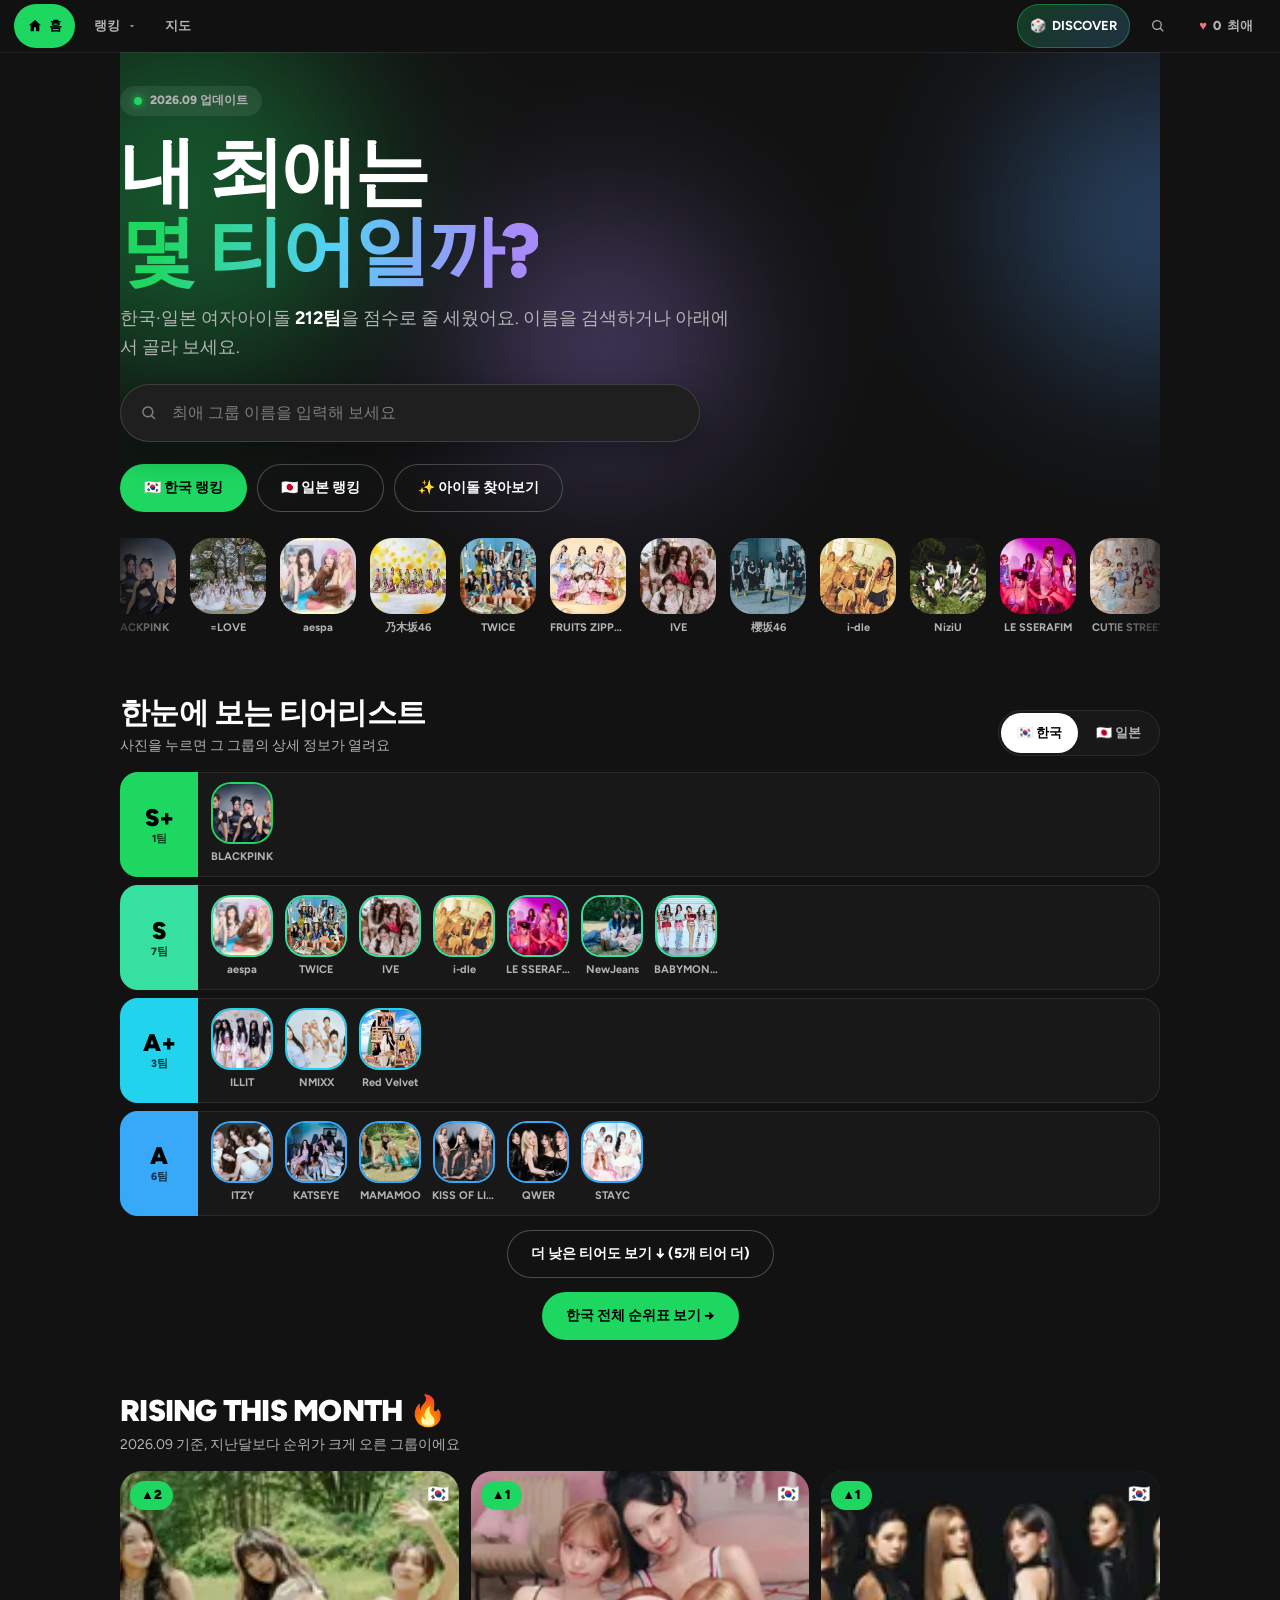
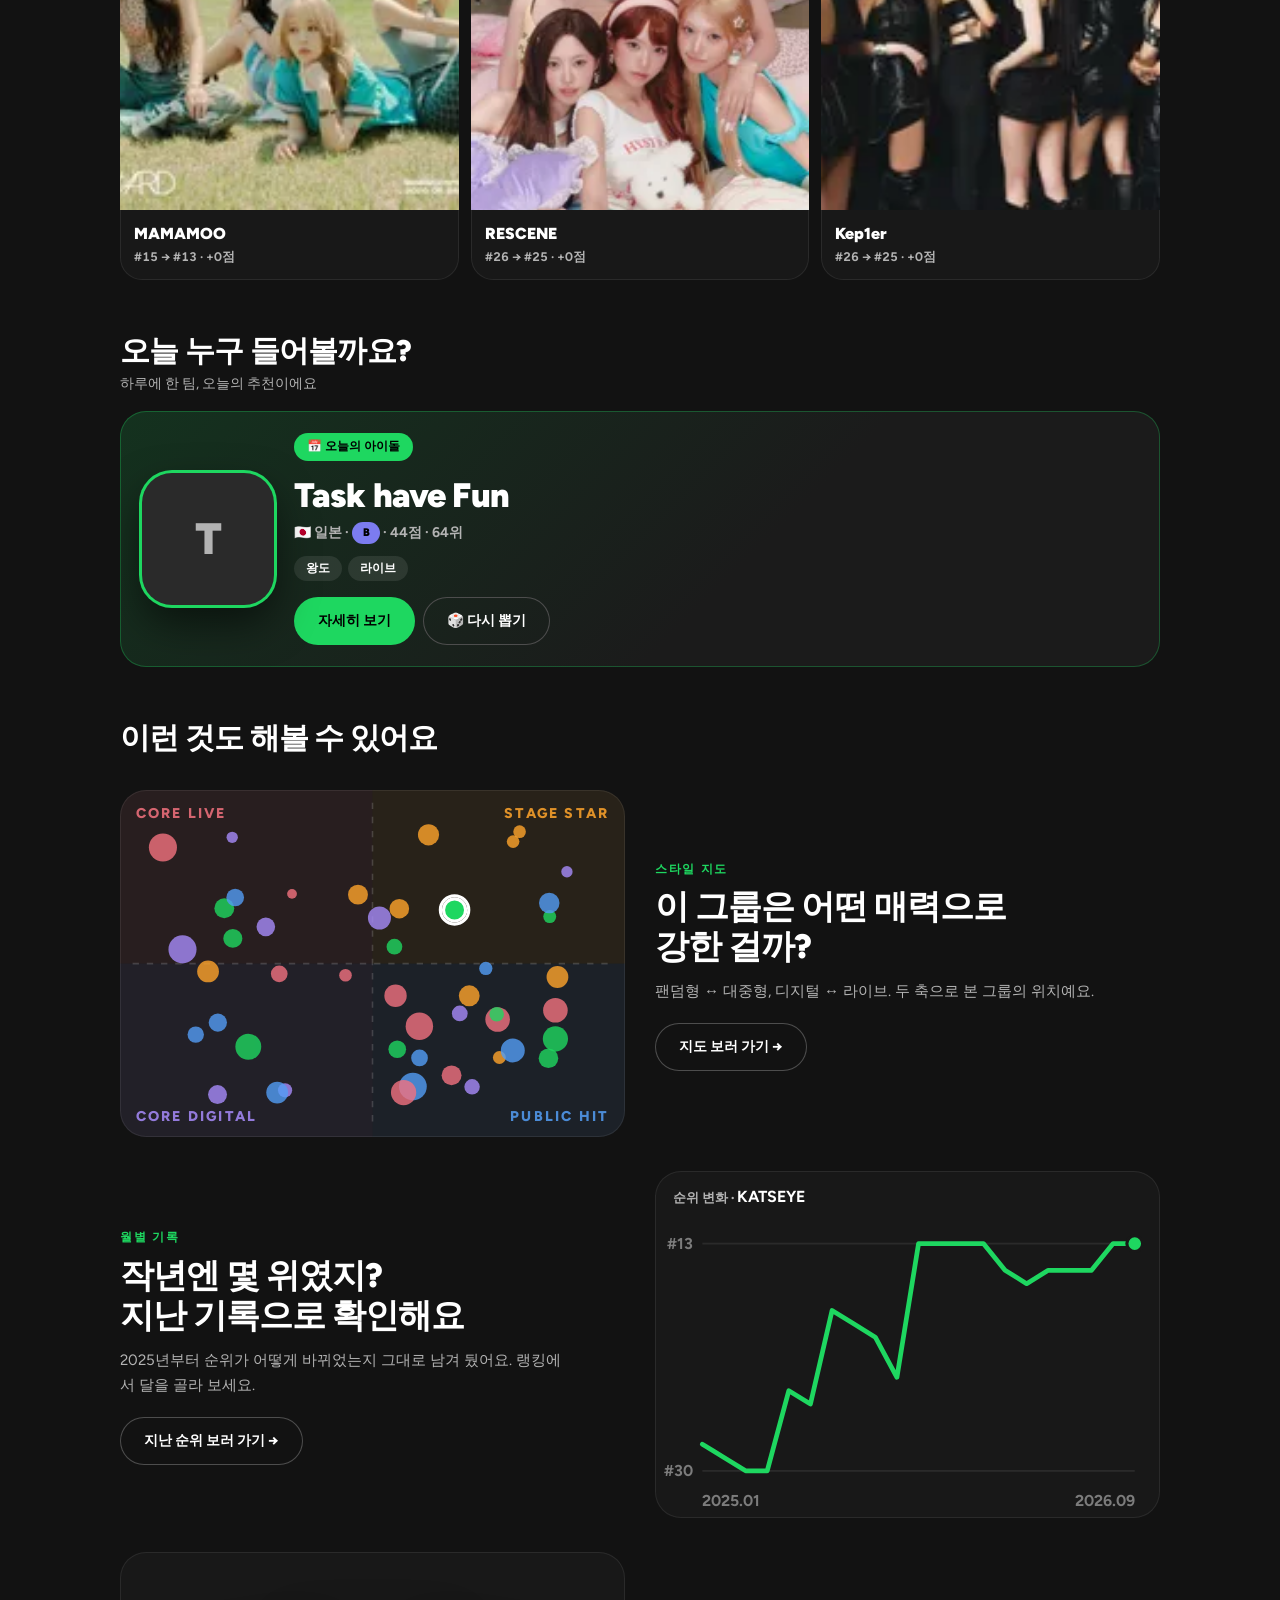
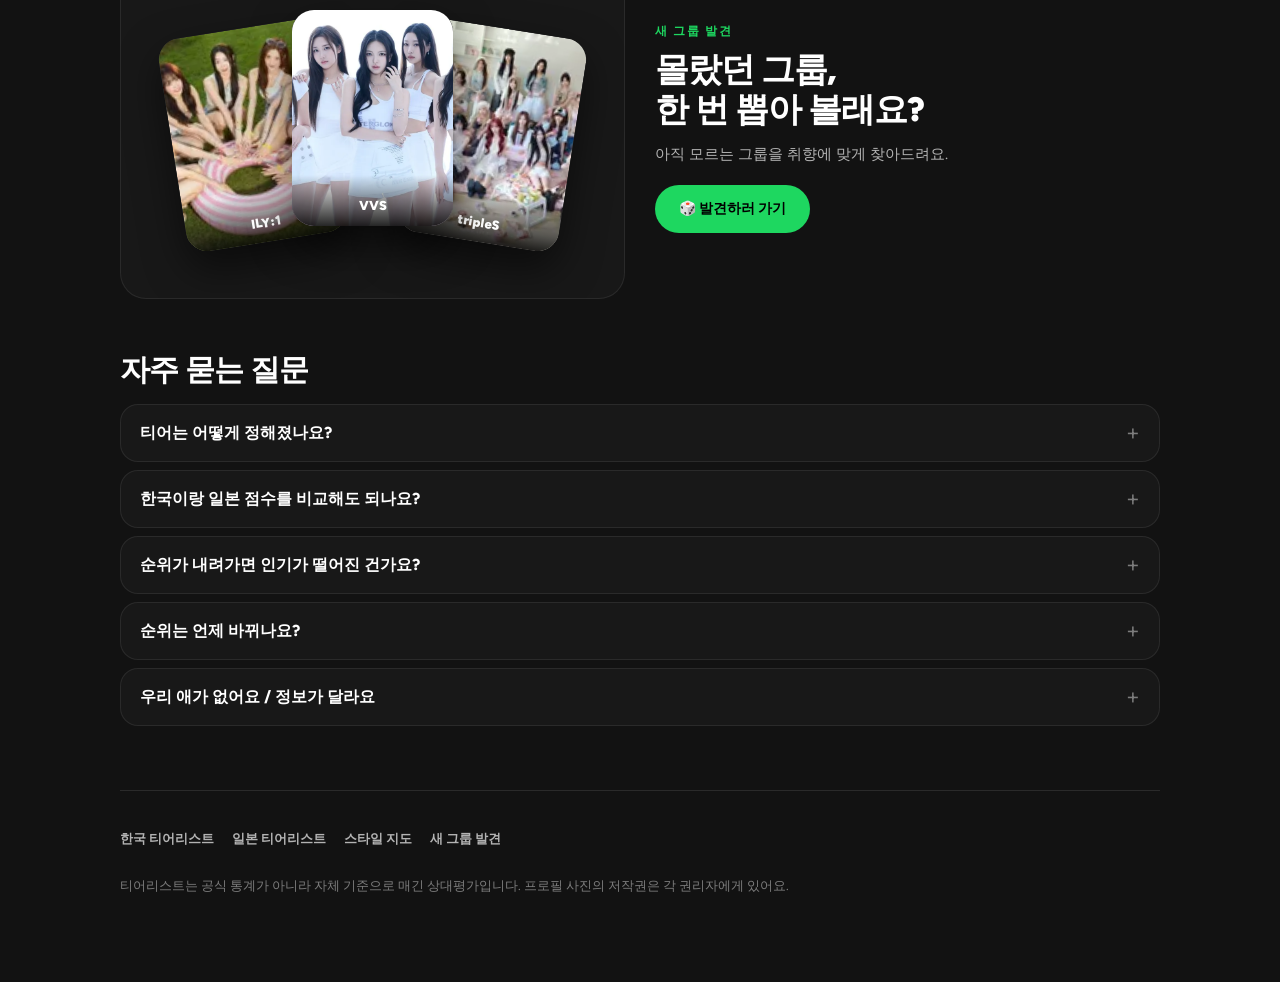
==== index.html @ 675f407f "Fix mobile horizontal-overflow/zoom bug on home page; fix silent text-truncation on ranking rows - H" ====
<!DOCTYPE html>
<html lang="ko" data-theme="dark">
<head>
<meta charset="utf-8">
<meta name="viewport" content="width=device-width, initial-scale=1">
<title>여자아이돌 티어리스트</title>
<link rel="icon" type="image/png" sizes="32x32" href="icons/kr-32.png">
<link rel="apple-touch-icon" href="icons/kr-180.png">
<meta name="theme-color" content="#121212">
<meta name="description" content="내 최애는 몇 티어일까? 한국·일본 여자아이돌 212팀의 티어리스트. 지난 순위, 스타일 지도, 새 그룹 발견까지 한곳에서.">
<meta property="og:type" content="website">
<meta property="og:title" content="여자아이돌 티어리스트">
<meta property="og:description" content="내 최애는 몇 티어일까? 한국·일본 여자아이돌 212팀의 티어리스트.">
<meta property="og:image" content="https://rererererete45.github.io/idol_tier_2026/icons/kr-192.png">
<meta property="og:url" content="https://rererererete45.github.io/idol_tier_2026/">
<meta name="twitter:card" content="summary">
<link rel="manifest" href="manifest.webmanifest">
<link rel="preconnect" href="https://fonts.googleapis.com">
<link rel="preconnect" href="https://fonts.gstatic.com" crossorigin>
<link href="https://fonts.googleapis.com/css2?family=Figtree:wght@400;600;700;900&display=swap" rel="stylesheet">
<link rel="stylesheet" href="css/home.css?v=20260964">
</head>
<body>
<noscript><p style="margin:0;padding:12px 16px;background:#2a2a2a;color:#ffcf8a;font-size:13px">이 사이트는 JavaScript가 필요해요. 브라우저에서 JavaScript를 켜 주세요.</p></noscript>
<script src="js/site-nav.js?v=20260964"></script>
<div class="wrap">

<section class="hero" aria-labelledby="ttl">
  <div class="aurora" aria-hidden="true"><span></span><span></span><span></span></div>
  <span class="chip"><i></i><span>2026.09 업데이트</span></span>
  <h1 id="ttl"><span class="w" style="--i:0">내 최애는</span><br><span class="w grad" style="--i:1">몇 티어일까?</span></h1>
  <p class="lead">한국·일본 여자아이돌 <b>212팀</b>을 점수로 줄 세웠어요. 이름을 검색하거나 아래에서 골라 보세요.</p>

  <div class="find" role="search">
    <svg viewBox="0 0 24 24" aria-hidden="true"><path d="M10.5 3a7.5 7.5 0 015.9 12.1l4.3 4.3-1.4 1.4-4.3-4.3A7.5 7.5 0 1110.5 3zm0 2a5.5 5.5 0 100 11 5.5 5.5 0 000-11z"/></svg>
    <input id="q" type="search" placeholder="최애 그룹 이름을 입력해 보세요" autocomplete="off" aria-label="그룹 이름 검색" aria-controls="fr" aria-expanded="false">
    <ul class="fr" id="fr" role="listbox" hidden></ul>
  </div>

  <div class="herocta">
    <a class="btn g" href="./kr">🇰🇷 한국 랭킹</a>
    <a class="btn" href="./jp">🇯🇵 일본 랭킹</a>
    <a class="btn" href="?discover=1" data-discover>✨ 아이돌 찾아보기</a>
  </div>
  <div class="belt" aria-label="그룹 미리보기">
    <div class="belt-track" id="belt"></div>
  </div>
</section>

<section class="sec rv" aria-labelledby="ladT">
  <div class="sec-h">
    <div><h2 id="ladT">한눈에 보는 티어리스트</h2><p>사진을 누르면 그 그룹의 상세 정보가 열려요</p></div>
    <div class="seg" role="group" aria-label="나라 선택"><button type="button" data-c="KR" aria-pressed="true">🇰🇷 한국</button><button type="button" data-c="JP" aria-pressed="false">🇯🇵 일본</button></div>
  </div>
  <div class="ladder" id="ladder"><div class="sk" style="height:110px"></div><div class="sk" style="height:110px"></div><div class="sk" style="height:110px"></div></div>
  <div class="expand"><button class="btn" type="button" id="expand" hidden>더 낮은 티어도 보기 ↓</button></div>
  <div class="expand"><a class="btn g" id="fullList" href="./kr">전체 순위표 보기 →</a></div>
</section>

<section class="sec rv" id="risersSec" aria-labelledby="risT" hidden>
  <div class="sec-h"><div><h2 id="risT">RISING THIS MONTH 🔥</h2><p id="risSub">지난달보다 순위가 크게 오른 그룹이에요</p></div></div>
  <div class="rail" id="rail" aria-label="이번 달 급상승 그룹"></div>
</section>

<section class="sec rv" aria-labelledby="tdT">
  <div class="sec-h"><div><h2 id="tdT">오늘 누구 들어볼까요?</h2><p>하루에 한 팀, 오늘의 추천이에요</p></div></div>
  <div class="today" id="today"><div class="sk" style="width:132px;height:132px;border-radius:30px"></div><div><div class="sk" style="height:24px;width:60%"></div><div class="sk" style="height:16px;width:40%;margin-top:12px"></div></div></div>
</section>

<section class="sec" aria-labelledby="ftT">
  <div class="sec-h rv"><div><h2 id="ftT">이런 것도 해볼 수 있어요</h2></div></div>

  <div class="feat rv">
    <div class="fv mapv" id="mapV" aria-hidden="true"></div>
    <div class="ft" style="--ac:#1ed760">
      <span class="k">스타일 지도</span>
      <h3>이 그룹은 어떤 매력으로<br>강한 걸까?</h3>
      <p>팬덤형 ↔ 대중형, 디지털 ↔ 라이브. 두 축으로 본 그룹의 위치예요.</p>
      <a class="btn" href="./map">지도 보러 가기 →</a>
    </div>
  </div>

  <div class="feat rev rv">
    <div class="fv histv" id="histV"><div class="ph">불러오는 중…</div></div>
    <div class="ft" style="--ac:#1ed760">
      <span class="k">월별 기록</span>
      <h3>작년엔 몇 위였지?<br>지난 기록으로 확인해요</h3>
      <p>2025년부터 순위가 어떻게 바뀌었는지 그대로 남겨 뒀어요. 랭킹에서 달을 골라 보세요.</p>
      <a class="btn" href="./kr">지난 순위 보러 가기 →</a>
    </div>
  </div>

  <div class="feat rv">
    <div class="fv" id="fanV" aria-hidden="true"><div class="fan"></div></div>
    <div class="ft" style="--ac:#1ed760">
      <span class="k">새 그룹 발견</span>
      <h3>몰랐던 그룹,<br>한 번 뽑아 볼래요?</h3>
      <p>아직 모르는 그룹을 취향에 맞게 찾아드려요.</p>
      <a class="btn g" href="?discover=1" data-discover>🎲 발견하러 가기</a>
    </div>
  </div>
</section>

<section class="sec rv" aria-labelledby="faqT">
  <div class="sec-h"><div><h2 id="faqT">자주 묻는 질문</h2></div></div>
  <div class="faq">
    <details><summary>티어는 어떻게 정해졌나요?</summary><p>음원, 음반·팬덤, 공연, 인지도, 요즘 기세 같은 항목에 점수를 매기고 합쳐서 100점 만점으로 환산했어요. 90점 이상이 S+, 80점대가 S예요. 공식 통계가 아니라 같은 기준으로 매긴 상대평가라서, ±2~3점 차이는 같은 급으로 봐 주세요.</p></details>
    <details><summary>한국이랑 일본 점수를 비교해도 되나요?</summary><p>비교하지 마세요. 두 나라는 시장 구조가 달라서 항목과 배점을 다르게 뒀어요. 한국은 음원·음반이, 일본은 공연·현장이 더 크게 반영돼요. 그래서 한국 S와 일본 S는 같은 급이 아니에요.</p></details>
    <details><summary>순위가 내려가면 인기가 떨어진 건가요?</summary><p>꼭 그렇진 않아요. 신인이 새로 들어오면 순위가 밀릴 수 있고, 점수는 그대로여도 다른 그룹이 올라오면 내려가기도 해요. 순위는 그 달 시장 안에서의 상대적인 위치예요.</p></details>
    <details><summary>순위는 언제 바뀌나요?</summary><p>한 달에 한 번, 월말 기준으로 업데이트해요. 지난 달 기록은 그대로 남아 있어서 지난 순위에서 다시 볼 수 있어요.</p></details>
    <details><summary>우리 애가 없어요 / 정보가 달라요</summary><p>자료를 계속 보강하고 있어요. 빠진 그룹이나 틀린 정보가 있으면 알려 주세요.</p></details>
  </div>
</section>

<footer>
  <nav aria-label="사이트 메뉴"><a href="./kr">한국 티어리스트</a><a href="./jp">일본 티어리스트</a><a href="./map">스타일 지도</a><a href="?discover=1" data-discover>새 그룹 발견</a></nav>
  <p>티어리스트는 공식 통계가 아니라 자체 기준으로 매긴 상대평가입니다. 프로필 사진의 저작권은 각 권리자에게 있어요.</p>
</footer>
</div>

<script>
(function () {
  'use strict';
  var REDUCED = window.matchMedia && matchMedia('(prefers-reduced-motion: reduce)').matches;
  var vm = document.querySelector('script[src*="site-nav.js"]').src.match(/v=(\d+)/), V = vm ? vm[1] : '';
  var PAGE = { KR: 'kr', JP: 'jp' }, FLAG = { KR: '🇰🇷', JP: '🇯🇵' };
  var TIERS = ['S+', 'S', 'A+', 'A', 'B+', 'B', 'C+', 'C', 'D+', 'D'];
  var TC = { 'S+': '#1ed760', 'S': '#36e0a0', 'A+': '#22d3ee', 'A': '#38a8f8', 'B+': '#5b8def', 'B': '#7c7cf0', 'C+': '#a78bfa', 'C': '#b592e8', 'D+': '#8b95a7', 'D': '#5f6b7d' };
  var G = { KR: [], JP: [] }, IMG = {}, all = [];
  var $ = function (id) { return document.getElementById(id); };
  function esc(s) { return String(s).replace(/[&<>"]/g, function (c) { return { '&': '&amp;', '<': '&lt;', '>': '&gt;', '"': '&quot;' }[c]; }); }
  function loadScript(src) { return new Promise(function (res, rej) { var s = document.createElement('script'); s.src = src + '?v=' + V; s.onload = res; s.onerror = rej; document.head.appendChild(s); }); }
  function href(g) { return PAGE[g.c] + '?id=' + encodeURIComponent(g.id) + '&group=' + encodeURIComponent(g.name); }
  function photo(g) { var im = IMG[g.c] && IMG[g.c][g.name]; return im && im.img ? im.img : ''; }
  function av(g, cls, style) {
    var p = photo(g);
    return '<span class="av ' + (cls || '') + '"' + (style ? ' style="' + style + '"' : '') + '>' + esc(g.name.charAt(0)) + (p ? '<img alt="" loading="lazy" src="' + esc(p) + '" onerror="this.remove()">' : '') + '</span>';
  }
  function tchip(t) { return '<span class="tchip" style="background:' + (TC[t] || '#777') + '">' + esc(t) + '</span>'; }
  function seeded(n) { return function () { n |= 0; n = n + 0x6D2B79F5 | 0; var t = Math.imul(n ^ n >>> 15, 1 | n); t = t + Math.imul(t ^ t >>> 7, 61 | t) ^ t; return ((t ^ t >>> 14) >>> 0) / 4294967296; }; }

  /* ---------- 스크롤에 맞춰 나타나기 ---------- */
  var io = 'IntersectionObserver' in window ? new IntersectionObserver(function (es) {
    es.forEach(function (e) { if (e.isIntersecting) { e.target.classList.add('in'); io.unobserve(e.target); if (e.target._onin) e.target._onin(); } });
  }, { threshold: .12, rootMargin: '0px 0px -8% 0px' }) : null;
  function reveal(n) { if (!io || REDUCED) { n.classList.add('in'); if (n._onin) n._onin(); } else io.observe(n); }
  Array.prototype.forEach.call(document.querySelectorAll('.rv'), reveal);

  /* ---------- 데이터 ---------- */
  function norm(c, r) {
    var songs = r['대표곡목록'] || [];
    return { c: c, id: r.id, name: r['그룹'], rank: r['순위'], tier: r['티어'], score: r['총점'], style: String(r['스타일'] || '').split(/[\/,·]/).map(function (s) { return s.trim(); }).filter(Boolean),
      active: !/활동종료|해산(?!예정)/.test(r['활동상태'] || ''), song: songs[0] && songs[0].spotify_url || '' };
  }
  Promise.all([
    fetch('data/kr_db.json?v=' + V).then(function (r) { return r.json(); }),
    fetch('data/jp_db.json?v=' + V).then(function (r) { return r.json(); }),
    fetch('data/namu_images.json?v=' + V).then(function (r) { return r.json(); }).catch(function () { return {}; })
  ]).then(function (r) {
    var kr = r[0].korea || r[0], jp = Array.isArray(r[1]) ? r[1] : (r[1].japan || []);
    G.KR = kr.map(function (x) { return norm('KR', x); }); G.JP = jp.map(function (x) { return norm('JP', x); });
    ['KR', 'JP'].forEach(function (c) { G[c].sort(function (a, b) { return a.rank - b.rank || (a.id < b.id ? -1 : 1); }); });
    IMG = r[2]; all = G.KR.concat(G.JP);
    buildBelt(); renderLadder(); pickToday(false); buildFan(); buildMap();
  }).catch(function () {
    $('ladder').innerHTML = '<p style="color:var(--tx2);font-size:14px">데이터를 불러오지 못했어요. 새로고침해 주세요.</p>';
    $('today').closest('section').hidden = true;
  });

  /* ---------- 검색 ---------- */
  var q = $('q'), fr = $('fr'), on = -1;
  function results() {
    var v = q.value.trim().toLowerCase(); if (!v) { fr.hidden = true; q.setAttribute('aria-expanded', 'false'); return; }
    var list = all.filter(function (g) { return g.name.toLowerCase().indexOf(v) !== -1; }).sort(function (a, b) {
      return (a.name.toLowerCase().indexOf(v) === 0 ? 0 : 1) - (b.name.toLowerCase().indexOf(v) === 0 ? 0 : 1) || a.rank - b.rank;
    }).slice(0, 7);
    on = list.length ? 0 : -1;
    fr.innerHTML = list.length ? list.map(function (g, i) {
      return '<li role="option"><a href="' + href(g) + '" class="' + (i === 0 ? 'on' : '') + '">' + av(g, '', 'width:38px;height:38px;border-radius:12px') + '<span class="nm">' + esc(g.name) + '</span>' + tchip(g.tier) + '<small>' + FLAG[g.c] + ' ' + g.score + '점</small></a></li>';
    }).join('') : '<li class="none">찾는 그룹이 없어요. 이름을 다시 확인해 주세요.</li>';
    fr.hidden = false; q.setAttribute('aria-expanded', 'true');
  }
  q.addEventListener('input', results);
  q.addEventListener('focus', function () { if (q.value.trim()) results(); });
  q.addEventListener('keydown', function (e) {
    var items = fr.querySelectorAll('a');
    if (e.key === 'ArrowDown' || e.key === 'ArrowUp') { e.preventDefault(); if (!items.length) return; on = (on + (e.key === 'ArrowDown' ? 1 : -1) + items.length) % items.length; Array.prototype.forEach.call(items, function (a, i) { a.classList.toggle('on', i === on); }); }
    else if (e.key === 'Enter' && items[on]) { e.preventDefault(); items[on].click(); }
    else if (e.key === 'Escape') { fr.hidden = true; q.setAttribute('aria-expanded', 'false'); }
  });
  document.addEventListener('click', function (e) { if (!fr.hidden && !e.target.closest('.find')) { fr.hidden = true; q.setAttribute('aria-expanded', 'false'); } });

  /* ---------- 흐르는 사진 띠: 두 나라 상위 그룹을 번갈아 ---------- */
  function buildBelt() {
    var mix = [], i;
    for (i = 0; i < 14; i++) { if (G.KR[i]) mix.push(G.KR[i]); if (G.JP[i]) mix.push(G.JP[i]); }
    var h = mix.map(function (g) { return '<a class="bi" href="' + href(g) + '" title="' + esc(g.name) + '" tabindex="-1">' + av(g) + '<span class="n">' + esc(g.name) + '</span></a>'; }).join('');
    $('belt').innerHTML = h + h; // 이어 붙여 끊김 없이 흐르게
  }

  /* ---------- 티어리스트 사다리 ---------- */
  var lad = { c: 'KR', all: false };
  function renderLadder() {
    var list = G[lad.c], by = {}, box = $('ladder');
    list.forEach(function (g) { (by[g.tier] = by[g.tier] || []).push(g); });
    var tiers = TIERS.filter(function (t) { return by[t]; }), shown = lad.all ? tiers : tiers.slice(0, 4);
    box.innerHTML = shown.map(function (t) {
      return '<div class="trow pop" style="--tc:' + TC[t] + '"><div class="tlab">' + esc(t) + '<small>' + by[t].length + '팀</small></div><div class="tsc" role="list">'
        + by[t].map(function (g, i) { return '<a class="tg" role="listitem" style="--i:' + Math.min(i, 24) + '" href="' + href(g) + '" title="' + esc(g.name) + ' · ' + g.score + '점">' + av(g) + '<span class="n">' + esc(g.name) + '</span></a>'; }).join('') + '</div></div>';
    }).join('');
    var ex = $('expand'); ex.hidden = tiers.length <= 4; ex.textContent = lad.all ? '위쪽만 보기 ↑' : '더 낮은 티어도 보기 ↓ (' + (tiers.length - 4) + '개 티어 더)';
    $('fullList').setAttribute('href', './' + PAGE[lad.c]); $('fullList').textContent = (lad.c === 'KR' ? '한국' : '일본') + ' 전체 순위표 보기 →';
    Array.prototype.forEach.call(document.querySelectorAll('.seg button'), function (b) { b.setAttribute('aria-pressed', b.getAttribute('data-c') === lad.c); });
  }
  document.querySelector('.seg').addEventListener('click', function (e) { var b = e.target.closest('button'); if (b && b.getAttribute('data-c') !== lad.c) { lad.c = b.getAttribute('data-c'); lad.all = false; renderLadder(); } });
  $('expand').addEventListener('click', function () { lad.all = !lad.all; renderLadder(); });

  /* ---------- 월별 기록(rank-history.js)은 한 번만 불러온다 ---------- */
  var rhP = loadScript('js/rank-history.js');

  // RISING THIS MONTH: 마지막 두 달을 비교해 최대 3팀만. 점수가 한꺼번에 크게 뒤바뀐 구간(breaks)은 보여주지 않는다.
  var METRIC_LABEL = {
    KR: { domestic_digital: '국내음원', album_fandom: '음반·팬덤', performance: '공연', global: '글로벌', recognition: '인지도', momentum: '기세' },
    JP: { live: '공연', fandom: '팬덤', recognition: '인지도', streaming_sns: 'SNS', momentum: '기세', industry: '업계' }
  };
  rhP.then(function () {
    return Promise.all([RankHistory.loadRecent('KR', 2), RankHistory.loadRecent('JP', 2), RankHistory.loadBreaks()]);
  }).then(function (r) {
    var out = [], month = '', ok = false;
    ['KR', 'JP'].forEach(function (c, i) {
      var snaps = r[i]; if (snaps.length < 2) return;
      var prevSnap = snaps[snaps.length - 2], curSnap = snaps[snaps.length - 1];
      if ((r[2][c] || []).some(function (x) { return x.from === prevSnap.meta.period && x.to === curSnap.meta.period; })) return;
      var prevById = {}; prevSnap.groups.forEach(function (g) { prevById[g.id] = g; });
      var d = RankHistory.deltasFromSnapshots(snaps); month = RankHistory.fmtPeriod(curSnap.meta.period); ok = true;
      curSnap.groups.forEach(function (g) {
        var x = d[g.id]; if (!x || x.kind !== 'up' || !(x.movement > 0)) return;
        var p = prevById[g.id], deltas = [];
        if (p && p.metrics && g.metrics) {
          Object.keys(METRIC_LABEL[c]).forEach(function (k) { var dv = g.metrics[k] - p.metrics[k]; if (dv > 0) deltas.push(METRIC_LABEL[c][k] + ' +' + dv); });
        }
        out.push({ c: c, id: g.id, name: g.group, tier: g.tier, rank: g.rank, prev: x.prevRank, n: x.n, mv: x.movement, scoreDelta: x.scoreDelta, deltas: deltas.slice(0, 2) });
      });
    });
    if (!ok || !out.length) { $('risersSec').hidden = true; return; }
    out.sort(function (a, b) { return b.mv - a.mv || a.id.localeCompare(b.id); });
    $('risSub').textContent = month + ' 기준, 지난달보다 순위가 크게 오른 그룹이에요';
    $('rail').innerHTML = out.slice(0, 3).map(function (g) {
      return '<a class="mc" href="' + href(g) + '"><span class="ph">' + av(g) + '<span class="up">▲' + g.n + '</span><span class="fl">' + FLAG[g.c] + '</span></span><span class="bd"><span class="nm">' + esc(g.name) + '</span><span class="mt">#' + g.prev + ' → #' + g.rank + (g.scoreDelta != null ? ' · +' + g.scoreDelta + '점' : '') + '</span>' + (g.deltas.length ? '<span class="mt2">' + esc(g.deltas.join(' · ')) + '</span>' : '') + '</span></a>';
    }).join('');
    $('risersSec').hidden = false;
  }).catch(function () { $('risersSec').hidden = true; });

  /* ---------- 오늘의 아이돌 (하루 고정 · 다시 뽑기) ---------- */
  var pool = function () { return all.filter(function (g) { return g.active; }); };
  function pickToday(random) {
    var p = pool(); if (!p.length) return;
    var g = random ? p[Math.floor(Math.random() * p.length)] : p[Math.floor(seeded(Math.floor(Date.now() / 864e5))() * p.length)];
    var t = $('today');
    function paint() {
      t.innerHTML = av(g, 'ph') + '<div class="bd"><span class="bdg">' + (random ? '🎲 방금 뽑은 그룹' : '📅 오늘의 아이돌') + '</span><h3>' + esc(g.name) + '</h3><p class="mt">' + FLAG[g.c] + ' ' + (g.c === 'KR' ? '한국' : '일본') + ' · ' + tchip(g.tier) + ' · ' + g.score + '점 · ' + g.rank + '위</p>'
        + '<div class="tg2">' + g.style.slice(0, 4).map(function (s) { return '<span>' + esc(s) + '</span>'; }).join('') + '</div>'
        + '<div class="ac"><a class="btn g" href="' + href(g) + '">자세히 보기</a>' + (g.song ? '<a class="btn" target="_blank" rel="noopener noreferrer" href="' + esc(g.song) + '">대표곡 들어보기 ▶</a>' : '') + '<button class="btn" type="button" id="again">🎲 다시 뽑기</button></div></div>';
      $('again').addEventListener('click', function () { pickToday(true); });
    }
    if (random && !REDUCED) { t.classList.remove('flip'); void t.offsetWidth; t.classList.add('flip'); setTimeout(paint, 270); } else paint();
  }

  /* ---------- 기능 소개 그림 ---------- */
  function buildMap() { // 지도: 사분면 안에서 점들이 천천히 떠다닌다(설명용 그림)
    var box = $('mapV'), r = seeded(7), W = 320, H = 220, svg = '<svg viewBox="0 0 ' + W + ' ' + H + '" preserveAspectRatio="xMidYMid slice">'
      + '<rect x="0" y="0" width="160" height="110" fill="#f3727f" fill-opacity=".07"/><rect x="160" y="0" width="160" height="110" fill="#ffa42b" fill-opacity=".07"/><rect x="160" y="110" width="160" height="110" fill="#539df5" fill-opacity=".07"/><rect x="0" y="110" width="160" height="110" fill="#a78bfa" fill-opacity=".07"/>'
      + '<line x1="160" y1="8" x2="160" y2="212" stroke="#fff" stroke-opacity=".16" stroke-dasharray="4 5"/><line x1="8" y1="110" x2="312" y2="110" stroke="#fff" stroke-opacity=".16" stroke-dasharray="4 5"/>'
      + '<g font-size="9" font-weight="800" letter-spacing="1.4" fill-opacity=".85"><text x="10" y="18" fill="#f3727f">CORE LIVE</text><text x="310" y="18" fill="#ffa42b" text-anchor="end">STAGE STAR</text><text x="10" y="210" fill="#a78bfa">CORE DIGITAL</text><text x="310" y="210" fill="#539df5" text-anchor="end">PUBLIC HIT</text></g>';
    var cols = ['#f3727f', '#ffa42b', '#539df5', '#a78bfa', '#1ed760'], i;
    for (i = 0; i < 46; i++) {
      var x = 24 + r() * 272, y = 26 + r() * 168, rad = 3 + r() * 6, c = cols[i % cols.length];
      svg += '<circle class="dot" style="--d:' + (r() * 7).toFixed(1) + ';--x:' + (r() * 14 - 7).toFixed(1) + 'px;--y:' + (r() * 14 - 7).toFixed(1) + 'px" cx="' + x.toFixed(1) + '" cy="' + y.toFixed(1) + '" r="' + rad.toFixed(1) + '" fill="' + c + '" fill-opacity=".8"/>';
    }
    svg += '<circle class="ring" cx="212" cy="76" r="9" fill="none" stroke="#fff" stroke-width="2"/><circle cx="212" cy="76" r="7" fill="#1ed760" stroke="#fff" stroke-width="2"/></svg>';
    box.innerHTML = svg;
  }
  function buildFan() { // 발견: 오늘 고른 세 팀의 카드
    var p = pool(), rnd = seeded(Math.floor(Date.now() / 864e5) + 3), pick = [], guard = 0;
    while (pick.length < 3 && p.length && guard++ < 50) { var g = p[Math.floor(rnd() * p.length)]; if (pick.indexOf(g) < 0) pick.push(g); }
    document.querySelector('#fanV .fan').innerHTML = pick.map(function (g) { return '<div class="fc">' + av(g) + '<span class="n">' + esc(g.name) + '</span></div>'; }).join('');
  }
  // 지난 순위: 실제 월별 기록에서 순위가 가장 크게 움직인 상위권 그룹을 선 그래프로 그린다(화면에 보일 때 불러온다)
  var histV = $('histV');
  histV._onin = function () {
    rhP.then(function () { return RankHistory.loadAll('KR'); }).then(function (snaps) {
      if (snaps.length < 3) throw new Error('few');
      var last = snaps[snaps.length - 1], best = null;
      last.groups.filter(function (g) { return g.rank <= 20; }).forEach(function (g) {
        var h = RankHistory.extractGroupHistory(snaps, g.id); if (h.length < 6) return;
        var rk = h.map(function (x) { return x.rank; }), range = Math.max.apply(null, rk) - Math.min.apply(null, rk);
        if (!best || range > best.range || (range === best.range && g.id < best.id)) best = { id: g.id, name: g.group, h: h, range: range };
      });
      if (!best) throw new Error('none');
      var W = 320, H = 220, L = 30, R = 16, T = 46, B = 30, h = best.h, rk = h.map(function (x) { return x.rank; });
      var lo = Math.min.apply(null, rk), hi = Math.max.apply(null, rk), m0 = RankHistory.monthIndex(h[0].period), m1 = RankHistory.monthIndex(h[h.length - 1].period);
      var xf = function (p) { return L + (RankHistory.monthIndex(p) - m0) / Math.max(1, m1 - m0) * (W - L - R); }, yf = function (v) { return T + (v - lo) / Math.max(1, hi - lo) * (H - T - B); };
      var d = h.map(function (x, i) { return (i ? 'L' : 'M') + xf(x.period).toFixed(1) + ' ' + yf(x.rank).toFixed(1); }).join(' ');
      var lastP = h[h.length - 1];
      histV.innerHTML = '<div class="lbl">순위 변화 · <b>' + esc(best.name) + '</b></div><svg viewBox="0 0 ' + W + ' ' + H + '" preserveAspectRatio="xMidYMid meet">'
        + [lo, hi].map(function (v) { return '<line x1="' + L + '" x2="' + (W - R) + '" y1="' + yf(v) + '" y2="' + yf(v) + '" stroke="#fff" stroke-opacity=".08"/><text x="' + (L - 6) + '" y="' + (yf(v) + 3.5) + '" fill="#7c7c7c" font-size="10" font-weight="700" text-anchor="end">#' + v + '</text>'; }).join('')
        + '<path class="line" pathLength="1" d="' + d + '" fill="none" stroke="#1ed760" stroke-width="3" stroke-linecap="round" stroke-linejoin="round"/>'
        + '<circle cx="' + xf(lastP.period) + '" cy="' + yf(lastP.rank) + '" r="5" fill="#1ed760" stroke="#181818" stroke-width="2"/>'
        + '<text x="' + L + '" y="' + (H - 8) + '" fill="#7c7c7c" font-size="10" font-weight="700">' + RankHistory.fmtPeriod(h[0].period) + '</text><text x="' + (W - R) + '" y="' + (H - 8) + '" fill="#7c7c7c" font-size="10" font-weight="700" text-anchor="end">' + RankHistory.fmtPeriod(lastP.period) + '</text></svg>';
      histV.classList.remove('in'); void histV.offsetWidth; histV.classList.add('in'); // 선이 그려지는 모션을 다시 시작
    }).catch(function () { histV.innerHTML = '<div class="ph">📈</div>'; });
  };
  reveal(histV);
})();
</script>
</body>
</html>
---- css/home.css ----
/* 홈(시작 화면) — 처음 온 사람이 바로 이해하고 눌러 볼 수 있게: 검색 · 바로가기 타일 · 티어리스트 미리보기 */
:root{
  --bg:#121212; --surf:#181818; --surf2:#1f1f1f; --card:#252525;
  --tx:#fff; --tx2:#b3b3b3; --tx3:#7c7c7c; --bd:#4d4d4d; --rim:rgba(255,255,255,.08); --rim2:rgba(255,255,255,.14);
  --green:#1ed760; --sakura:#f3727f; --blue:#539df5; --violet:#a78bfa; --gold:#ffd166;
  --fs:"Figtree","Helvetica Neue",helvetica,arial,"Apple SD Gothic Neo","Malgun Gothic","Noto Sans JP",sans-serif;
  color-scheme:dark;
}
*{box-sizing:border-box}
html,body{margin:0;padding:0}
html{scroll-behavior:smooth;overflow-x:hidden}
body{background:var(--bg);color:var(--tx);font-family:var(--fs);font-size:16px;line-height:1.45;-webkit-font-smoothing:antialiased;overflow-x:hidden}
a{color:inherit;text-decoration:none}
button{font-family:inherit}
[hidden]{display:none!important}
:focus-visible{outline:2px solid var(--green);outline-offset:2px}
.wrap{max-width:1080px;margin:0 auto;padding:0 20px 72px}

/* ---------- 첫 화면 ---------- */
.hero{position:relative;padding:34px 0 6px;overflow:hidden}
.aurora{position:absolute;left:-30%;right:-30%;top:-40px;height:520px;z-index:0;pointer-events:none;filter:blur(80px);opacity:.34}
.aurora span{position:absolute;border-radius:50%;mix-blend-mode:screen}
.aurora span:nth-child(1){width:360px;height:360px;background:var(--green);top:0;left:12%;animation:a1 18s ease-in-out infinite}
.aurora span:nth-child(2){width:300px;height:300px;background:var(--blue);top:60px;right:10%;animation:a2 22s ease-in-out infinite}
.aurora span:nth-child(3){width:260px;height:260px;background:var(--violet);top:200px;left:40%;animation:a3 26s ease-in-out infinite}
@keyframes a1{0%,100%{transform:translate(0,0)}50%{transform:translate(40px,30px)}}
@keyframes a2{0%,100%{transform:translate(0,0)}50%{transform:translate(-30px,40px)}}
@keyframes a3{0%,100%{transform:translate(0,0)}50%{transform:translate(30px,-30px)}}
.hero>*:not(.aurora){position:relative;z-index:1}
.chip{display:inline-flex;align-items:center;gap:8px;min-height:30px;padding:0 14px;border-radius:9999px;background:rgba(255,255,255,.08);font-size:12px;font-weight:800;color:var(--tx2)}
.chip i{width:8px;height:8px;border-radius:50%;background:var(--green);box-shadow:0 0 10px var(--green);animation:pulse 2s ease-in-out infinite}
@keyframes pulse{50%{opacity:.35}}
h1{margin:16px 0 0;font-size:clamp(40px,9vw,76px);font-weight:900;letter-spacing:-.035em;line-height:1.04}
h1 .w{display:inline-block;animation:blurIn .8s cubic-bezier(.2,.7,.2,1) both;animation-delay:calc(var(--i)*.1s + .05s)}
@keyframes blurIn{from{opacity:0;filter:blur(12px);transform:translateY(14px)}to{opacity:1;filter:blur(0);transform:none}}
.grad{background:linear-gradient(100deg,#1ed760 10%,#53d1f5 50%,#a78bfa 90%);-webkit-background-clip:text;background-clip:text;color:transparent;-webkit-text-fill-color:transparent}
.lead{margin:14px 0 0;max-width:34em;font-size:clamp(15px,2.4vw,18px);color:var(--tx2);line-height:1.6}
.lead b{color:var(--tx)}
.herocta{display:flex;flex-wrap:wrap;gap:10px;margin-top:22px}
.textlink{display:inline-flex;align-items:center;min-height:44px;margin-top:6px;font-size:13px;font-weight:800;color:var(--tx2)}
.textlink:hover{color:var(--green)}

/* 검색 */
.hero .find{position:relative;z-index:2;max-width:580px;margin-top:22px}
.find svg{position:absolute;left:20px;top:29px;width:18px;height:18px;transform:translateY(-50%);fill:var(--tx3);pointer-events:none}
.find input{width:100%;height:58px;padding:0 20px 0 52px;border:0;border-radius:9999px;background:#1f1f1f;color:var(--tx);font:600 16px var(--fs);box-shadow:inset 0 0 0 1px var(--rim2),0 12px 32px rgba(0,0,0,.35);outline:0;transition:box-shadow .15s}
.find input:focus{box-shadow:inset 0 0 0 2px var(--green),0 12px 32px rgba(0,0,0,.35)}
.find input::placeholder{color:var(--tx3);font-weight:500}
.fr{position:absolute;left:0;right:0;top:64px;z-index:20;margin:0;padding:8px;list-style:none;border-radius:20px;background:#1b1b1b;box-shadow:inset 0 0 0 1px var(--rim2),0 24px 50px rgba(0,0,0,.6);max-height:52vh;overflow-y:auto}
.fr a{display:flex;align-items:center;gap:12px;min-height:54px;padding:0 10px;border-radius:14px}
.fr a:hover,.fr a.on{background:var(--card)}
.fr .nm{flex:1;min-width:0;font-size:15px;font-weight:800;overflow:hidden;text-overflow:ellipsis;white-space:nowrap}
.fr small{color:var(--tx3);font-weight:700;font-size:12px}
.fr .none{padding:16px;color:var(--tx3);font-size:14px}

/* 바로가기 타일 */
.go{display:grid;grid-template-columns:repeat(6,1fr);gap:10px;margin-top:20px}
.tile{position:relative;overflow:hidden;display:flex;flex-direction:column;justify-content:flex-end;gap:2px;min-height:96px;padding:14px 16px;border-radius:20px;background:var(--surf);box-shadow:inset 0 0 0 1px var(--rim);transition:transform .18s,box-shadow .18s,background .18s}
.tile::before{content:"";position:absolute;inset:0;background:radial-gradient(220px circle at 90% 0%,color-mix(in srgb,var(--ac) 26%,transparent),transparent 70%);pointer-events:none}
.tile:hover{transform:translateY(-3px);box-shadow:inset 0 0 0 1px color-mix(in srgb,var(--ac) 55%,transparent),0 14px 30px rgba(0,0,0,.45)}
.tile:active{transform:scale(.98)}
.tile .ic{position:absolute;left:14px;top:12px;font-size:26px;line-height:1}
.tile b{position:relative;font-size:17px;font-weight:900;letter-spacing:-.01em}
.tile small{position:relative;font-size:12px;font-weight:600;color:var(--tx2);line-height:1.4}
.tile.big{grid-column:span 3;min-height:128px}
.tile.sm{grid-column:span 2}
.tile .stack{position:absolute;right:14px;top:14px;display:flex}
.tile .stack .av{width:34px;height:34px;border-radius:50%;margin-left:-10px;box-shadow:0 0 0 2px #181818}
.tile .stack .av:first-child{margin-left:0}

/* 아바타 */
.av{position:relative;display:grid;place-items:center;overflow:hidden;background:#2a2a2a;color:var(--tx2);font-weight:900;font-size:18px;flex:none}
.av img{position:absolute;inset:0;width:100%;height:100%;object-fit:cover}

/* 흐르는 사진 띠 */
.belt{position:relative;margin:26px -20px 0;overflow:hidden;-webkit-mask-image:linear-gradient(90deg,transparent,#000 8%,#000 92%,transparent);mask-image:linear-gradient(90deg,transparent,#000 8%,#000 92%,transparent)}
.belt-track{display:flex;gap:14px;width:max-content;animation:belt 70s linear infinite}
.belt:hover .belt-track{animation-play-state:paused}
@keyframes belt{to{transform:translateX(-50%)}}
.bi{flex:none;width:76px;text-align:center}
.bi .av{width:76px;height:76px;border-radius:22px;transition:transform .2s}
.bi:hover .av{transform:scale(1.08) rotate(-2deg)}
.bi span.n{display:block;margin-top:6px;font-size:11px;font-weight:700;color:var(--tx2);overflow:hidden;text-overflow:ellipsis;white-space:nowrap}

/* 섹션 */
.sec{margin-top:54px}
.sec-h{display:flex;align-items:flex-end;justify-content:space-between;gap:12px;margin:0 0 16px}
.sec-h h2{margin:0;font-size:clamp(22px,4.2vw,30px);font-weight:900;letter-spacing:-.025em;line-height:1.15}
.sec-h p{margin:6px 0 0;font-size:14px;color:var(--tx2)}
.more{flex:none;display:inline-flex;align-items:center;min-height:44px;font-size:13px;font-weight:800;color:var(--tx2)}
.more:hover{color:var(--green)}
.seg{display:inline-flex;gap:2px;padding:3px;background:var(--surf);border-radius:9999px;box-shadow:inset 0 0 0 1px var(--rim)}
.seg button{min-height:40px;padding:0 16px;border:0;border-radius:9999px;background:transparent;color:var(--tx2);font:800 13px var(--fs);cursor:pointer;white-space:nowrap}
.seg button[aria-pressed="true"]{background:var(--tx);color:#000}

/* 티어리스트 사다리 */
.ladder{display:grid;gap:8px}
.trow{--tc:#7c7c7c;display:grid;grid-template-columns:62px minmax(0,1fr);border-radius:18px;overflow:hidden;background:var(--surf);box-shadow:inset 0 0 0 1px var(--rim)}
.tlab{display:flex;flex-direction:column;align-items:center;justify-content:center;background:var(--tc);color:#000;font-size:24px;font-weight:900;line-height:1}
.tlab small{margin-top:4px;font-size:10.5px;font-weight:800;opacity:.72}
.tsc{display:flex;gap:10px;padding:12px;overflow-x:auto;scrollbar-width:none;-webkit-mask-image:linear-gradient(90deg,#000 88%,transparent);mask-image:linear-gradient(90deg,#000 88%,transparent)}
.tsc::-webkit-scrollbar{display:none}
.tg{flex:none;width:64px;text-align:center}
.tg .av{width:58px;height:58px;margin:0 auto;border-radius:18px;box-shadow:0 0 0 2px var(--tc);transition:transform .18s}
.tg:hover .av{transform:translateY(-3px) scale(1.06)}
.tg .n{display:block;margin-top:7px;font-size:11px;font-weight:700;color:var(--tx2);overflow:hidden;text-overflow:ellipsis;white-space:nowrap}
.pop .tg{animation:popIn .45s cubic-bezier(.2,.8,.3,1.2) backwards;animation-delay:calc(var(--i)*35ms)}
@keyframes popIn{from{opacity:0;transform:scale(.6) translateY(10px)}to{opacity:1;transform:none}}
.expand{display:flex;justify-content:center;margin-top:14px}
.btn{display:inline-flex;align-items:center;justify-content:center;gap:8px;min-height:48px;padding:0 24px;border:0;border-radius:9999px;background:transparent;color:var(--tx);font:800 14px var(--fs);cursor:pointer;box-shadow:inset 0 0 0 1px var(--bd);transition:background .15s,transform .12s}
.btn:hover{background:rgba(255,255,255,.07)}
.btn:active{transform:scale(.97)}
.btn.g{background:var(--green);color:#000;box-shadow:none}
.btn.g:hover{background:#3be477}

/* 급상승 카드 */
.rail{display:grid;grid-template-columns:repeat(3,1fr);gap:12px}
.mc{position:relative;min-width:0;border-radius:22px;overflow:hidden;background:var(--surf);box-shadow:inset 0 0 0 1px var(--rim);transition:transform .2s,box-shadow .2s}
.mc:hover{transform:translateY(-4px);box-shadow:inset 0 0 0 1px var(--rim2),0 16px 34px rgba(0,0,0,.5)}
.mc .ph{position:relative;display:block;aspect-ratio:1;background:#2a2a2a}
.mc .ph .av{position:absolute;inset:0;width:100%;height:100%;border-radius:0;font-size:46px}
.mc .up{position:absolute;left:10px;top:10px;z-index:2;padding:5px 11px;border-radius:9999px;background:var(--green);color:#000;font-size:13px;font-weight:900}
.mc .fl{position:absolute;right:10px;top:10px;z-index:2;font-size:18px}
.mc .bd{display:block;padding:12px 14px 14px}
.mc .nm{display:block;font-size:16px;font-weight:900;overflow:hidden;text-overflow:ellipsis;white-space:nowrap}
.mc .mt{display:block;margin-top:3px;font-size:12.5px;font-weight:700;color:var(--tx2);font-variant-numeric:tabular-nums}
.mc .mt2{display:block;margin-top:2px;font-size:11px;font-weight:600;color:var(--tx3);overflow:hidden;text-overflow:ellipsis;white-space:nowrap}
.railwrap{position:relative}
.arrow{position:absolute;top:38%;z-index:3;width:44px;height:44px;border:0;border-radius:50%;background:rgba(37,37,37,.94);color:#fff;font-size:20px;cursor:pointer;box-shadow:inset 0 0 0 1px var(--rim2),0 6px 18px rgba(0,0,0,.5);display:none}
.arrow.l{left:-10px}.arrow.r{right:-10px}
.arrow:hover{background:#333}
@media(hover:hover) and (min-width:900px){.arrow{display:block}}

/* 오늘의 아이돌 */
.today{position:relative;overflow:hidden;display:grid;grid-template-columns:auto minmax(0,1fr);gap:20px;align-items:center;padding:22px;border-radius:26px;background:linear-gradient(135deg,rgba(30,215,96,.16),#1b1b1b 60%);box-shadow:inset 0 0 0 1px rgba(30,215,96,.3)}
.today .ph{width:132px;height:132px;border-radius:30px;box-shadow:0 0 0 3px var(--green),0 18px 40px rgba(0,0,0,.55);font-size:44px}
.today.flip .ph,.today.flip .bd{animation:flip .55s ease}
@keyframes flip{0%{opacity:1;transform:scale(1)}45%{opacity:0;transform:scale(.85) rotate(-4deg)}55%{opacity:0;transform:scale(.85) rotate(4deg)}100%{opacity:1;transform:none}}
.today .bdg{display:inline-flex;align-items:center;min-height:28px;padding:0 13px;border-radius:9999px;background:var(--green);color:#000;font-size:12px;font-weight:900}
.today h3{margin:10px 0 2px;font-size:clamp(24px,5vw,34px);font-weight:900;letter-spacing:-.025em;overflow-wrap:anywhere}
.today .mt{margin:0;font-size:14px;font-weight:700;color:var(--tx2)}
.today .tg2{display:flex;flex-wrap:wrap;gap:6px;margin:12px 0 0}
.today .tg2 span{font-size:12px;font-weight:800;padding:4px 12px;border-radius:9999px;background:rgba(255,255,255,.09)}
.today .ac{display:flex;flex-wrap:wrap;gap:8px;margin-top:16px}
.tchip{display:inline-flex;align-items:center;min-width:28px;height:22px;justify-content:center;padding:0 8px;border-radius:9999px;font-size:11px;font-weight:900;color:#000;vertical-align:1px}

/* 기능 소개 */
.feat{display:grid;grid-template-columns:1fr 1fr;gap:30px;align-items:center;margin-top:34px}
.feat.rev .fv{order:2}
.fv{position:relative;aspect-ratio:16/11;border-radius:26px;overflow:hidden;background:var(--surf);box-shadow:inset 0 0 0 1px var(--rim)}
.ft .k{font-size:12px;font-weight:900;letter-spacing:.14em;color:var(--ac)}
.ft h3{margin:8px 0 0;font-size:clamp(24px,4.4vw,34px);font-weight:900;letter-spacing:-.03em;line-height:1.18}
.ft p{margin:12px 0 0;font-size:15px;color:var(--tx2);line-height:1.7;max-width:30em}
.ft .btn{margin-top:18px}
.mapv svg,.histv svg{position:absolute;inset:0;width:100%;height:100%}
.dot{animation:drift 7s ease-in-out infinite;animation-delay:calc(var(--d)*-1s)}
@keyframes drift{0%,100%{transform:translate(0,0)}50%{transform:translate(var(--x,6px),var(--y,-6px))}}
.ring{transform-origin:center;transform-box:fill-box;animation:ringp 2.4s ease-out infinite}
@keyframes ringp{0%{transform:scale(.6);opacity:.9}100%{transform:scale(2.6);opacity:0}}
.histv .lbl{position:absolute;left:18px;top:14px;z-index:2;font-size:13px;font-weight:800;color:var(--tx2)}
.histv .lbl b{color:var(--tx);font-size:16px}
.histv .ph{position:absolute;inset:0;display:grid;place-items:center;color:var(--tx3);font-size:13px;font-weight:700}
.line{stroke-dasharray:1;stroke-dashoffset:1;transition:stroke-dashoffset 1.8s cubic-bezier(.4,0,.2,1)}
.in .line{stroke-dashoffset:0}
.fan{display:flex;align-items:center;justify-content:center;height:100%;gap:0}
.fan .fc{width:32%;aspect-ratio:3/4;border-radius:22px;overflow:hidden;position:relative;background:#2a2a2a;box-shadow:0 18px 40px rgba(0,0,0,.55);margin:0 -4%;transition:transform .5s cubic-bezier(.2,.8,.3,1.2)}
.fan .fc .av{position:absolute;inset:0;width:100%;height:100%;border-radius:0;font-size:40px}
.fan .fc span.n{position:absolute;left:0;right:0;bottom:0;z-index:2;padding:22px 10px 10px;background:linear-gradient(transparent,rgba(0,0,0,.85));font-size:13px;font-weight:900;text-align:center}
.fan .fc:nth-child(1){transform:rotate(-9deg) translateY(10px)}
.fan .fc:nth-child(2){transform:translateY(-8px);z-index:2}
.fan .fc:nth-child(3){transform:rotate(9deg) translateY(10px)}
.fv:hover .fc:nth-child(1){transform:rotate(-15deg) translate(-12px,8px)}
.fv:hover .fc:nth-child(3){transform:rotate(15deg) translate(12px,8px)}

/* 질문 */
.faq{display:grid;gap:8px}
.faq details{border-radius:18px;background:var(--surf);box-shadow:inset 0 0 0 1px var(--rim)}
.faq summary{display:flex;align-items:center;justify-content:space-between;gap:12px;min-height:58px;padding:0 20px;cursor:pointer;font-size:16px;font-weight:800;list-style:none}
.faq summary::-webkit-details-marker{display:none}
.faq summary::after{content:"+";flex:none;font-size:22px;font-weight:400;color:var(--tx3);transition:transform .2s}
.faq details[open] summary::after{transform:rotate(45deg)}
.faq p{margin:0;padding:0 20px 18px;font-size:14.5px;line-height:1.75;color:var(--tx2)}

footer{margin-top:64px;padding-top:26px;border-top:1px solid #2a2a2a;font-size:13px;color:var(--tx3);line-height:1.8}
footer nav{display:flex;flex-wrap:wrap;gap:4px 18px;margin-bottom:10px}
footer nav a{display:inline-flex;align-items:center;min-height:44px;font-weight:700;color:var(--tx2)}
footer nav a:hover{color:var(--green)}

/* 스크롤에 맞춰 나타나기 */
.rv{opacity:0;transform:translateY(22px);transition:opacity .7s ease,transform .7s cubic-bezier(.2,.7,.2,1)}
.rv.in{opacity:1;transform:none}
.sk{background:linear-gradient(90deg,#1f1f1f 25%,#2a2a2a 50%,#1f1f1f 75%);background-size:200% 100%;animation:sk 1.4s linear infinite;border-radius:14px}
@keyframes sk{from{background-position:200% 0}to{background-position:-200% 0}}

@media(min-width:900px){
  .tsc{flex-wrap:wrap;-webkit-mask-image:none;mask-image:none}
  .trow{grid-template-columns:78px minmax(0,1fr)}
  .tile{min-height:112px}.tile.big{min-height:140px}
}
@media(max-width:760px){
  .feat{grid-template-columns:1fr;gap:18px}
  .feat.rev .fv{order:0}
  .today{grid-template-columns:1fr;text-align:left}
  .today .ph{width:104px;height:104px;border-radius:26px}
}
@media(max-width:640px){
  .go{grid-template-columns:repeat(2,1fr)}
  .tile.big{grid-column:span 2}
  .tile.sm{grid-column:span 1}
}
@media(max-width:640px){
  .rail{grid-template-columns:1fr}
}
@media(max-width:520px){
  .wrap{padding:0 16px 64px}
  .belt{margin-left:-16px;margin-right:-16px}
  .herocta{flex-direction:column;align-items:stretch}
  .herocta .btn{width:100%}
  .sec{margin-top:44px}
}
@media(prefers-reduced-motion:reduce){
  html{scroll-behavior:auto}
  .aurora span,.chip i,.belt-track,.dot,.ring,.sk,h1 .w{animation:none}
  .rv{opacity:1;transform:none;transition:none}
  .pop .tg,.today.flip .ph,.today.flip .bd{animation:none}
  .line{transition:none;stroke-dashoffset:0}
}
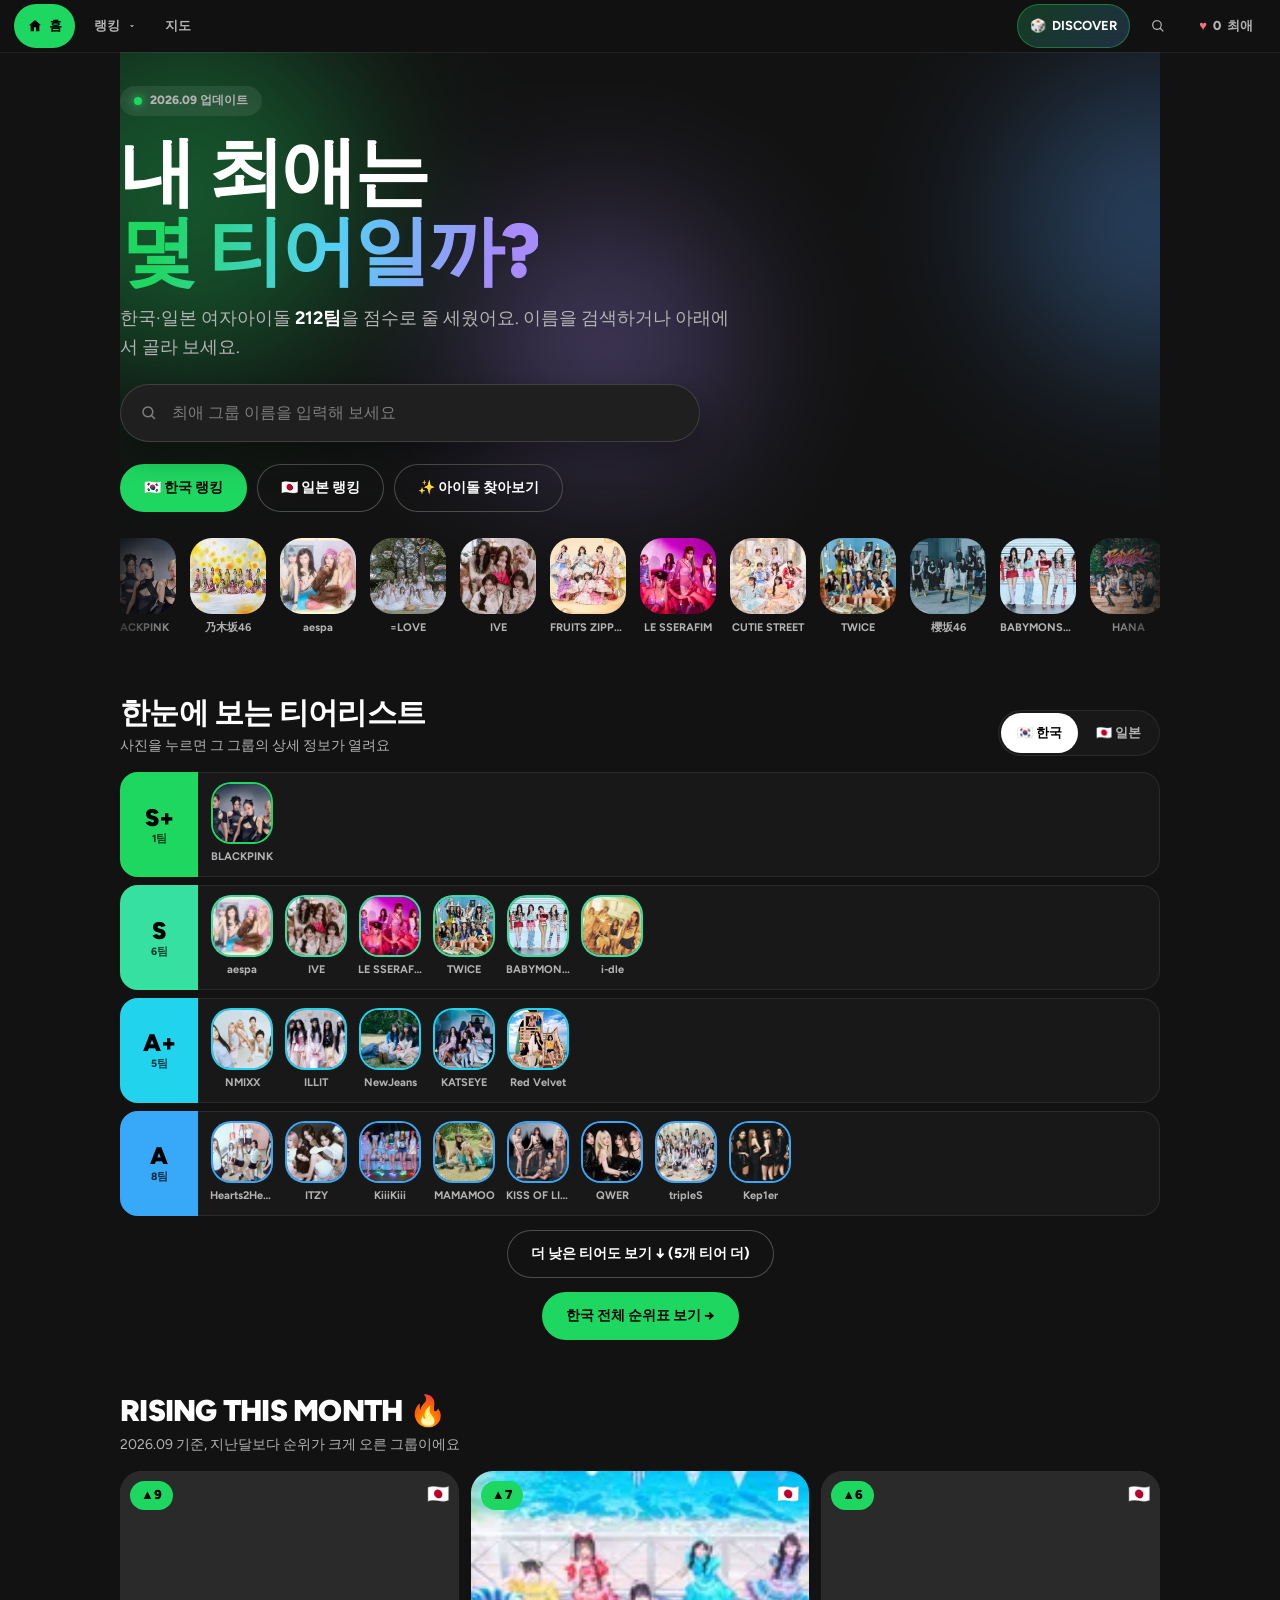
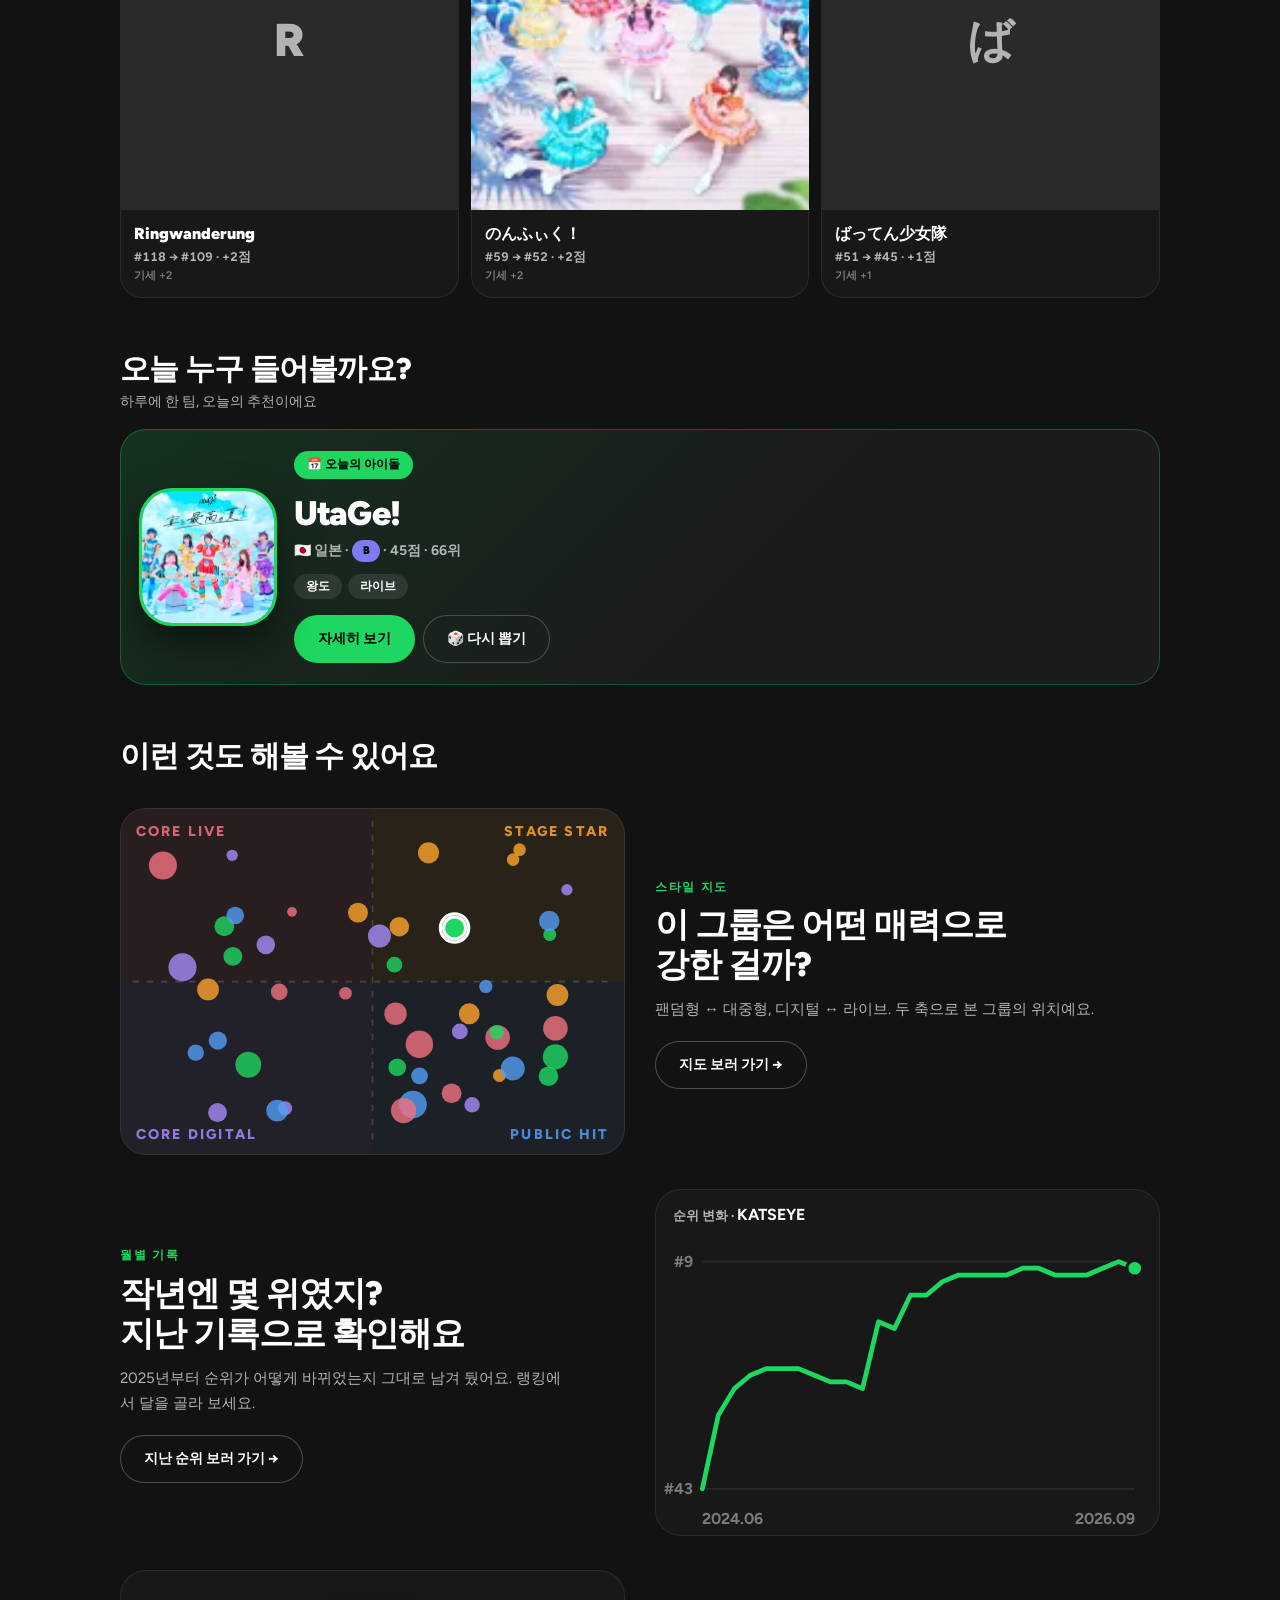
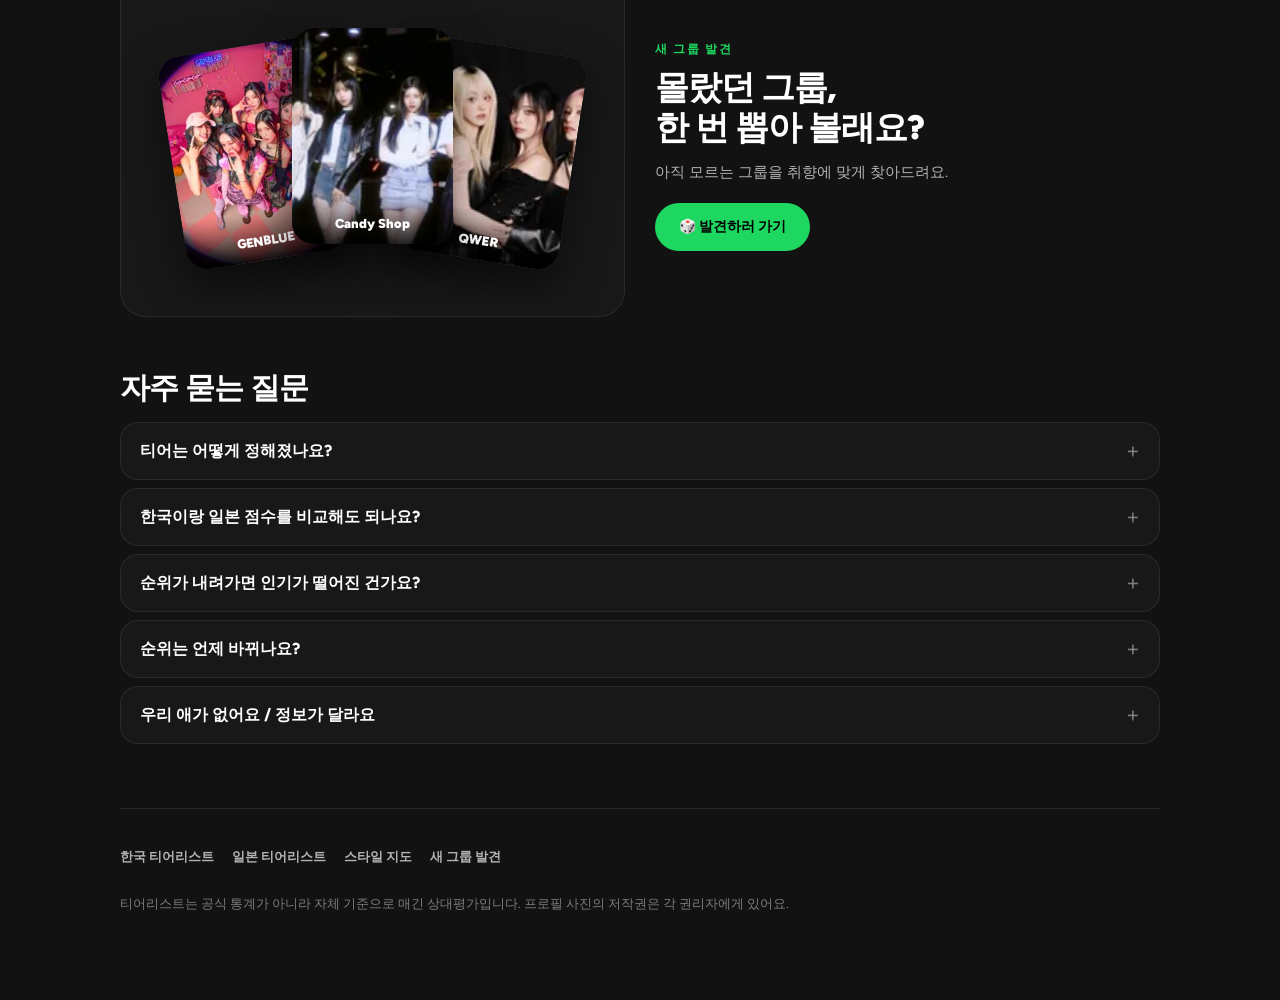
==== commit bc48a25a: "Apply V7 history rescore: 33-month absolute-scale time series (2024-01~2026-09) Replace data/history" ====
--- a/index.html
+++ b/index.html
@@ -18,11 +18,11 @@
 <link rel="preconnect" href="https://fonts.googleapis.com">
 <link rel="preconnect" href="https://fonts.gstatic.com" crossorigin>
 <link href="https://fonts.googleapis.com/css2?family=Figtree:wght@400;600;700;900&display=swap" rel="stylesheet">
-<link rel="stylesheet" href="css/home.css?v=20260964">
+<link rel="stylesheet" href="css/home.css?v=20260968">
 </head>
 <body>
 <noscript><p style="margin:0;padding:12px 16px;background:#2a2a2a;color:#ffcf8a;font-size:13px">이 사이트는 JavaScript가 필요해요. 브라우저에서 JavaScript를 켜 주세요.</p></noscript>
-<script src="js/site-nav.js?v=20260964"></script>
+<script src="js/site-nav.js?v=20260968"></script>
 <div class="wrap">
 
 <section class="hero" aria-labelledby="ttl">
@@ -152,28 +152,39 @@
     return { c: c, id: r.id, name: r['그룹'], rank: r['순위'], tier: r['티어'], score: r['총점'], style: String(r['스타일'] || '').split(/[\/,·]/).map(function (s) { return s.trim(); }).filter(Boolean),
       active: !/활동종료|해산(?!예정)/.test(r['활동상태'] || ''), song: songs[0] && songs[0].spotify_url || '' };
   }
+  var ALIAS = { KR: {}, JP: {} };
   Promise.all([
     fetch('data/kr_db.json?v=' + V).then(function (r) { return r.json(); }),
     fetch('data/jp_db.json?v=' + V).then(function (r) { return r.json(); }),
-    fetch('data/namu_images.json?v=' + V).then(function (r) { return r.json(); }).catch(function () { return {}; })
+    fetch('data/namu_images.json?v=' + V).then(function (r) { return r.json(); }).catch(function () { return {}; }),
+    fetch('data/aliases.json?v=' + V).then(function (r) { return r.json(); }).catch(function () { return { KR: {}, JP: {} }; })
   ]).then(function (r) {
     var kr = r[0].korea || r[0], jp = Array.isArray(r[1]) ? r[1] : (r[1].japan || []);
     G.KR = kr.map(function (x) { return norm('KR', x); }); G.JP = jp.map(function (x) { return norm('JP', x); });
     ['KR', 'JP'].forEach(function (c) { G[c].sort(function (a, b) { return a.rank - b.rank || (a.id < b.id ? -1 : 1); }); });
-    IMG = r[2]; all = G.KR.concat(G.JP);
+    IMG = r[2]; ALIAS = r[3] || ALIAS; all = G.KR.concat(G.JP);
     buildBelt(); renderLadder(); pickToday(false); buildFan(); buildMap();
   }).catch(function () {
     $('ladder').innerHTML = '<p style="color:var(--tx2);font-size:14px">데이터를 불러오지 못했어요. 새로고침해 주세요.</p>';
     $('today').closest('section').hidden = true;
   });
 
-  /* ---------- 검색 ---------- */
+  /* ---------- 검색: 그룹 이름 + 한글·영문 별칭("에스파"로 aespa 찾기) ---------- */
   var q = $('q'), fr = $('fr'), on = -1;
+  function nameHits(g, v) { // 0=이름/별칭이 v로 시작, 1=포함, -1=매치 없음
+    var n = g.name.toLowerCase(), i = n.indexOf(v);
+    if (i === 0) return 0; if (i > 0) return 1;
+    var al = (ALIAS[g.c] || {})[g.id] || [];
+    for (var k = 0; k < al.length; k++) {
+      var a = al[k].toLowerCase(), j = a.indexOf(v);
+      if (j === 0) return 0; if (j > 0) return 1;
+    }
+    return -1;
+  }
   function results() {
     var v = q.value.trim().toLowerCase(); if (!v) { fr.hidden = true; q.setAttribute('aria-expanded', 'false'); return; }
-    var list = all.filter(function (g) { return g.name.toLowerCase().indexOf(v) !== -1; }).sort(function (a, b) {
-      return (a.name.toLowerCase().indexOf(v) === 0 ? 0 : 1) - (b.name.toLowerCase().indexOf(v) === 0 ? 0 : 1) || a.rank - b.rank;
-    }).slice(0, 7);
+    var list = all.map(function (g) { return { g: g, hit: nameHits(g, v) }; }).filter(function (x) { return x.hit >= 0; })
+      .sort(function (a, b) { return a.hit - b.hit || a.g.rank - b.g.rank; }).map(function (x) { return x.g; }).slice(0, 7);
     on = list.length ? 0 : -1;
     fr.innerHTML = list.length ? list.map(function (g, i) {
       return '<li role="option"><a href="' + href(g) + '" class="' + (i === 0 ? 'on' : '') + '">' + av(g, '', 'width:38px;height:38px;border-radius:12px') + '<span class="nm">' + esc(g.name) + '</span>' + tchip(g.tier) + '<small>' + FLAG[g.c] + ' ' + g.score + '점</small></a></li>';
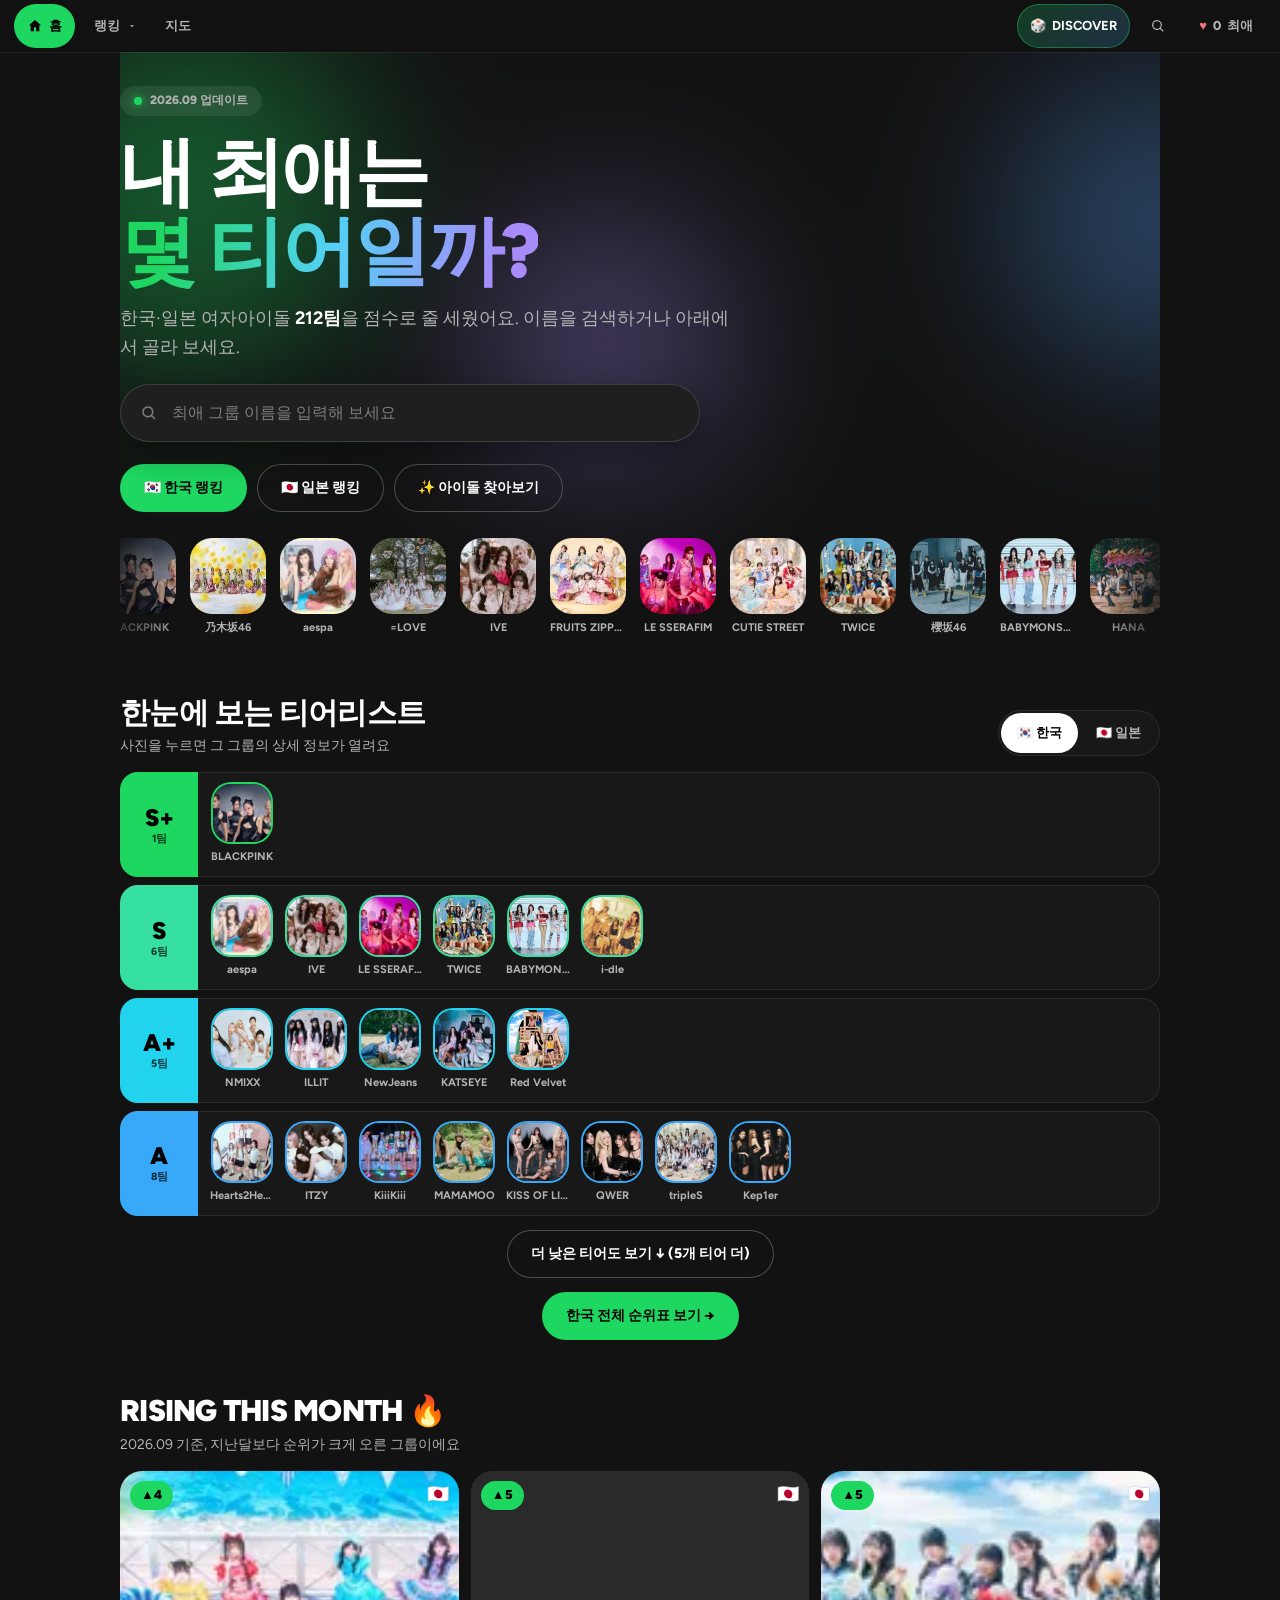
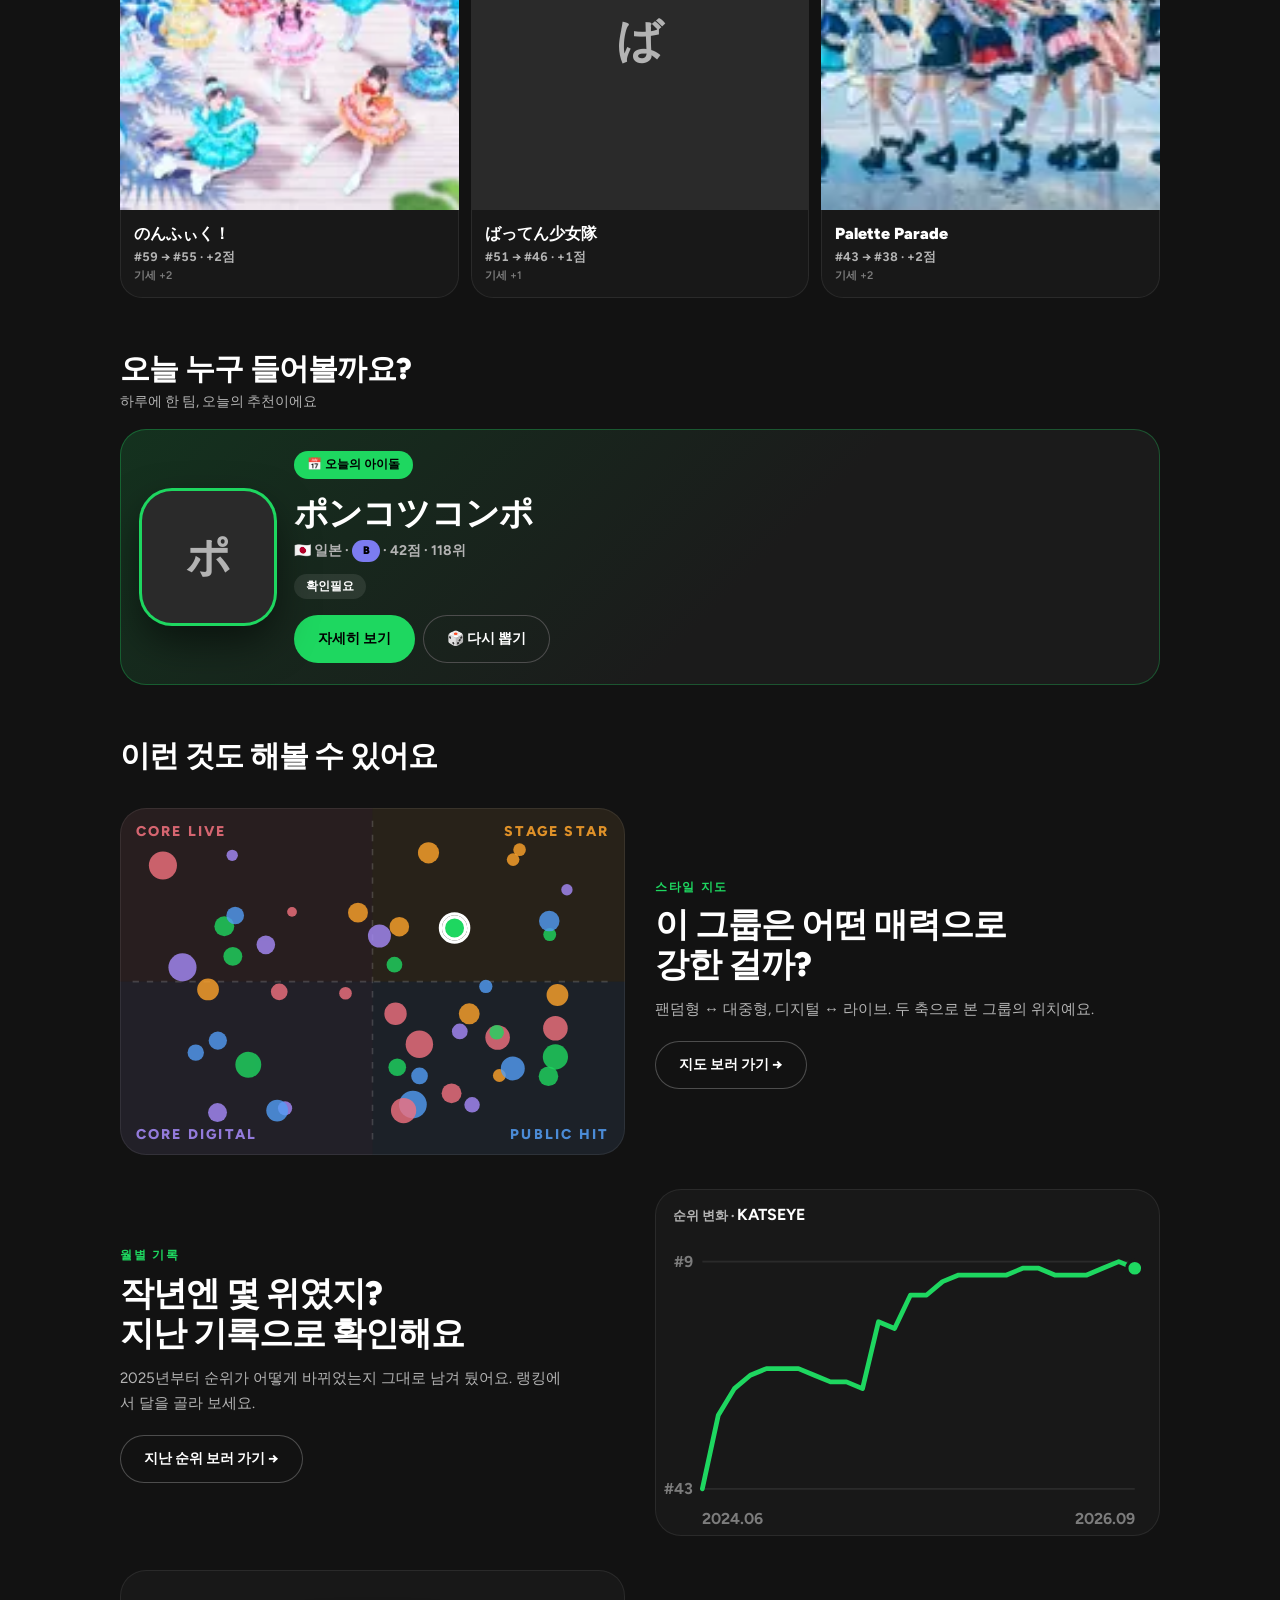
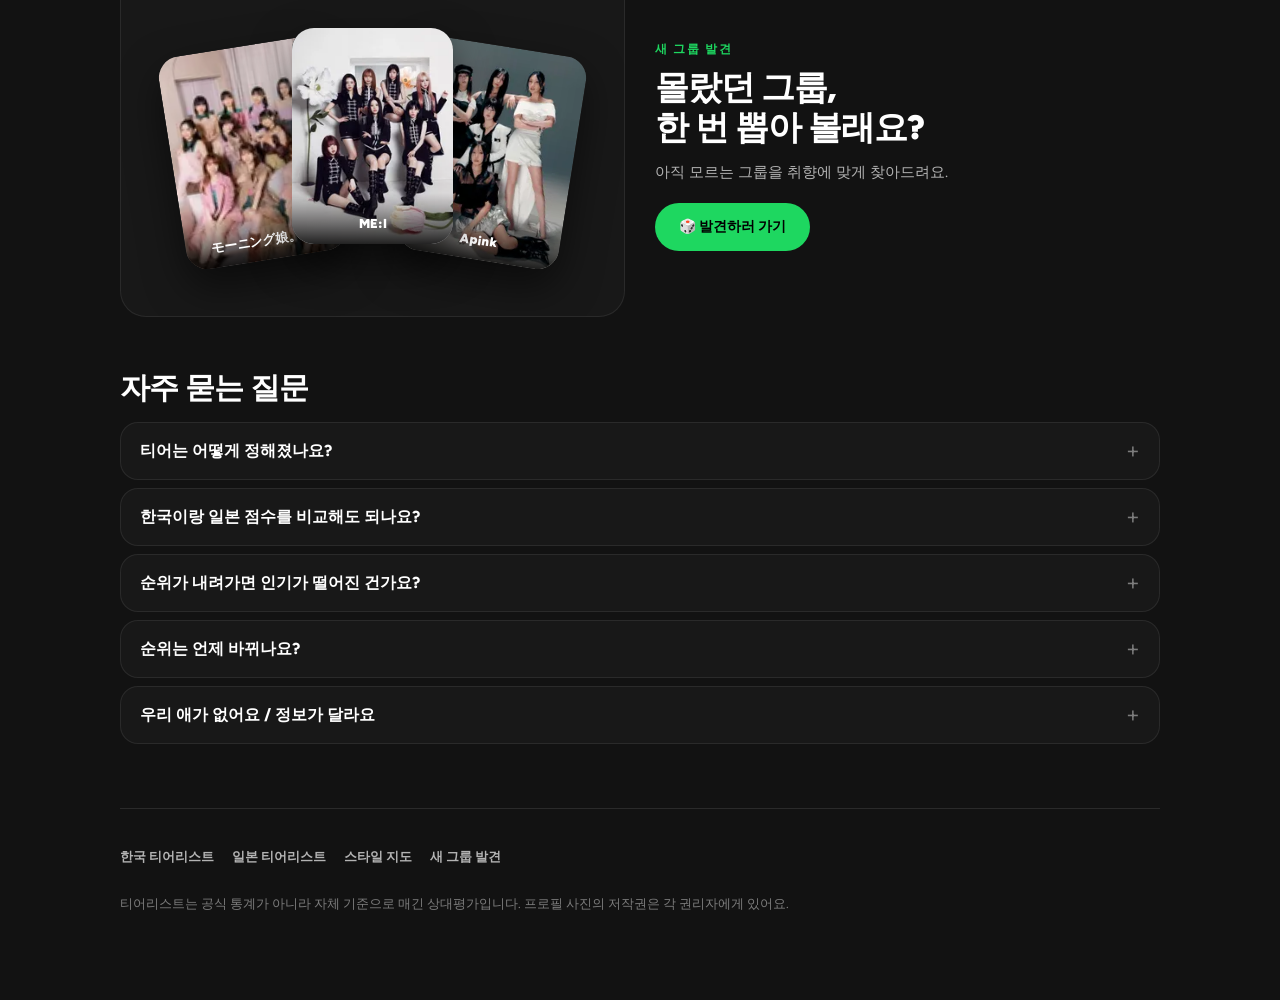
==== commit f4cb4132: "Add TIF 2026 JP expansion: 86 new groups, JP pool 126 -> 212 for 2026-09 Apply the V7.1-tif2026-expa" ====
--- a/index.html
+++ b/index.html
@@ -18,11 +18,11 @@
 <link rel="preconnect" href="https://fonts.googleapis.com">
 <link rel="preconnect" href="https://fonts.gstatic.com" crossorigin>
 <link href="https://fonts.googleapis.com/css2?family=Figtree:wght@400;600;700;900&display=swap" rel="stylesheet">
-<link rel="stylesheet" href="css/home.css?v=20260968">
+<link rel="stylesheet" href="css/home.css?v=20260970">
 </head>
 <body>
 <noscript><p style="margin:0;padding:12px 16px;background:#2a2a2a;color:#ffcf8a;font-size:13px">이 사이트는 JavaScript가 필요해요. 브라우저에서 JavaScript를 켜 주세요.</p></noscript>
-<script src="js/site-nav.js?v=20260968"></script>
+<script src="js/site-nav.js?v=20260970"></script>
 <div class="wrap">
 
 <section class="hero" aria-labelledby="ttl">
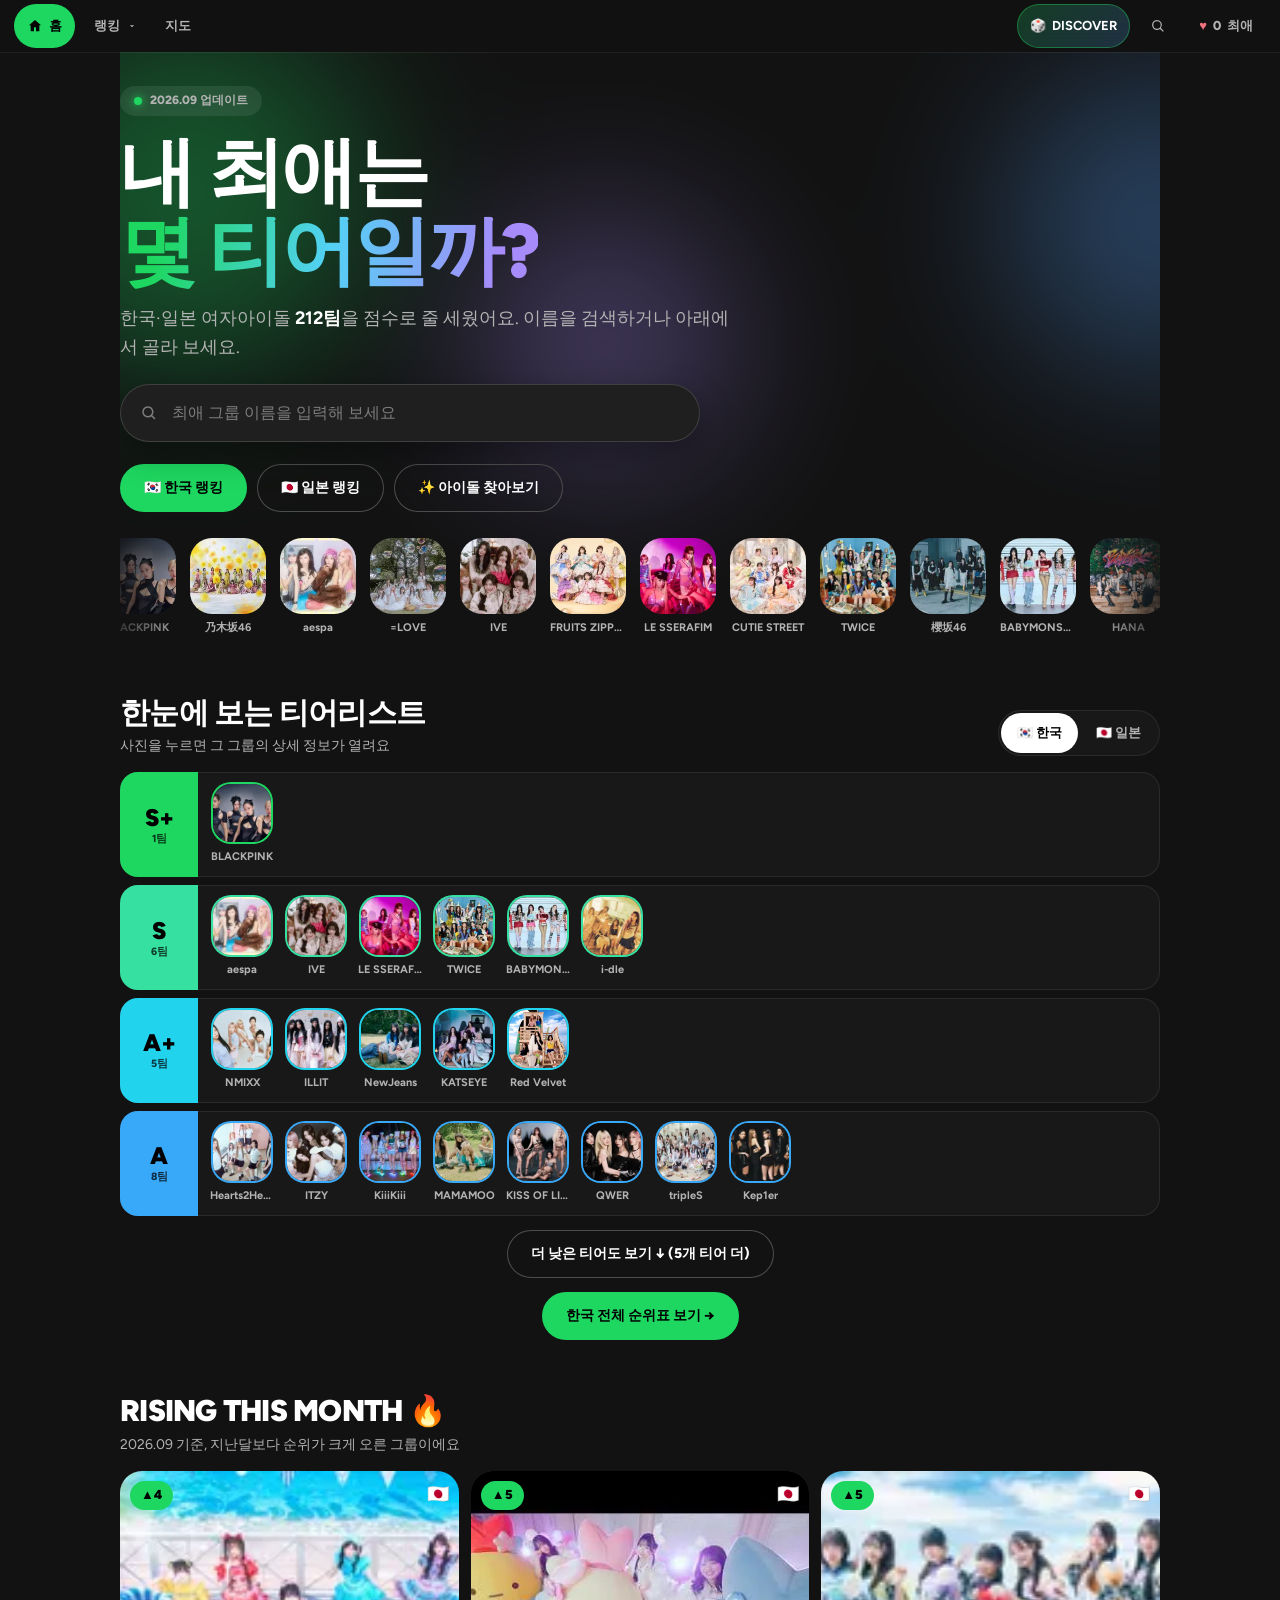
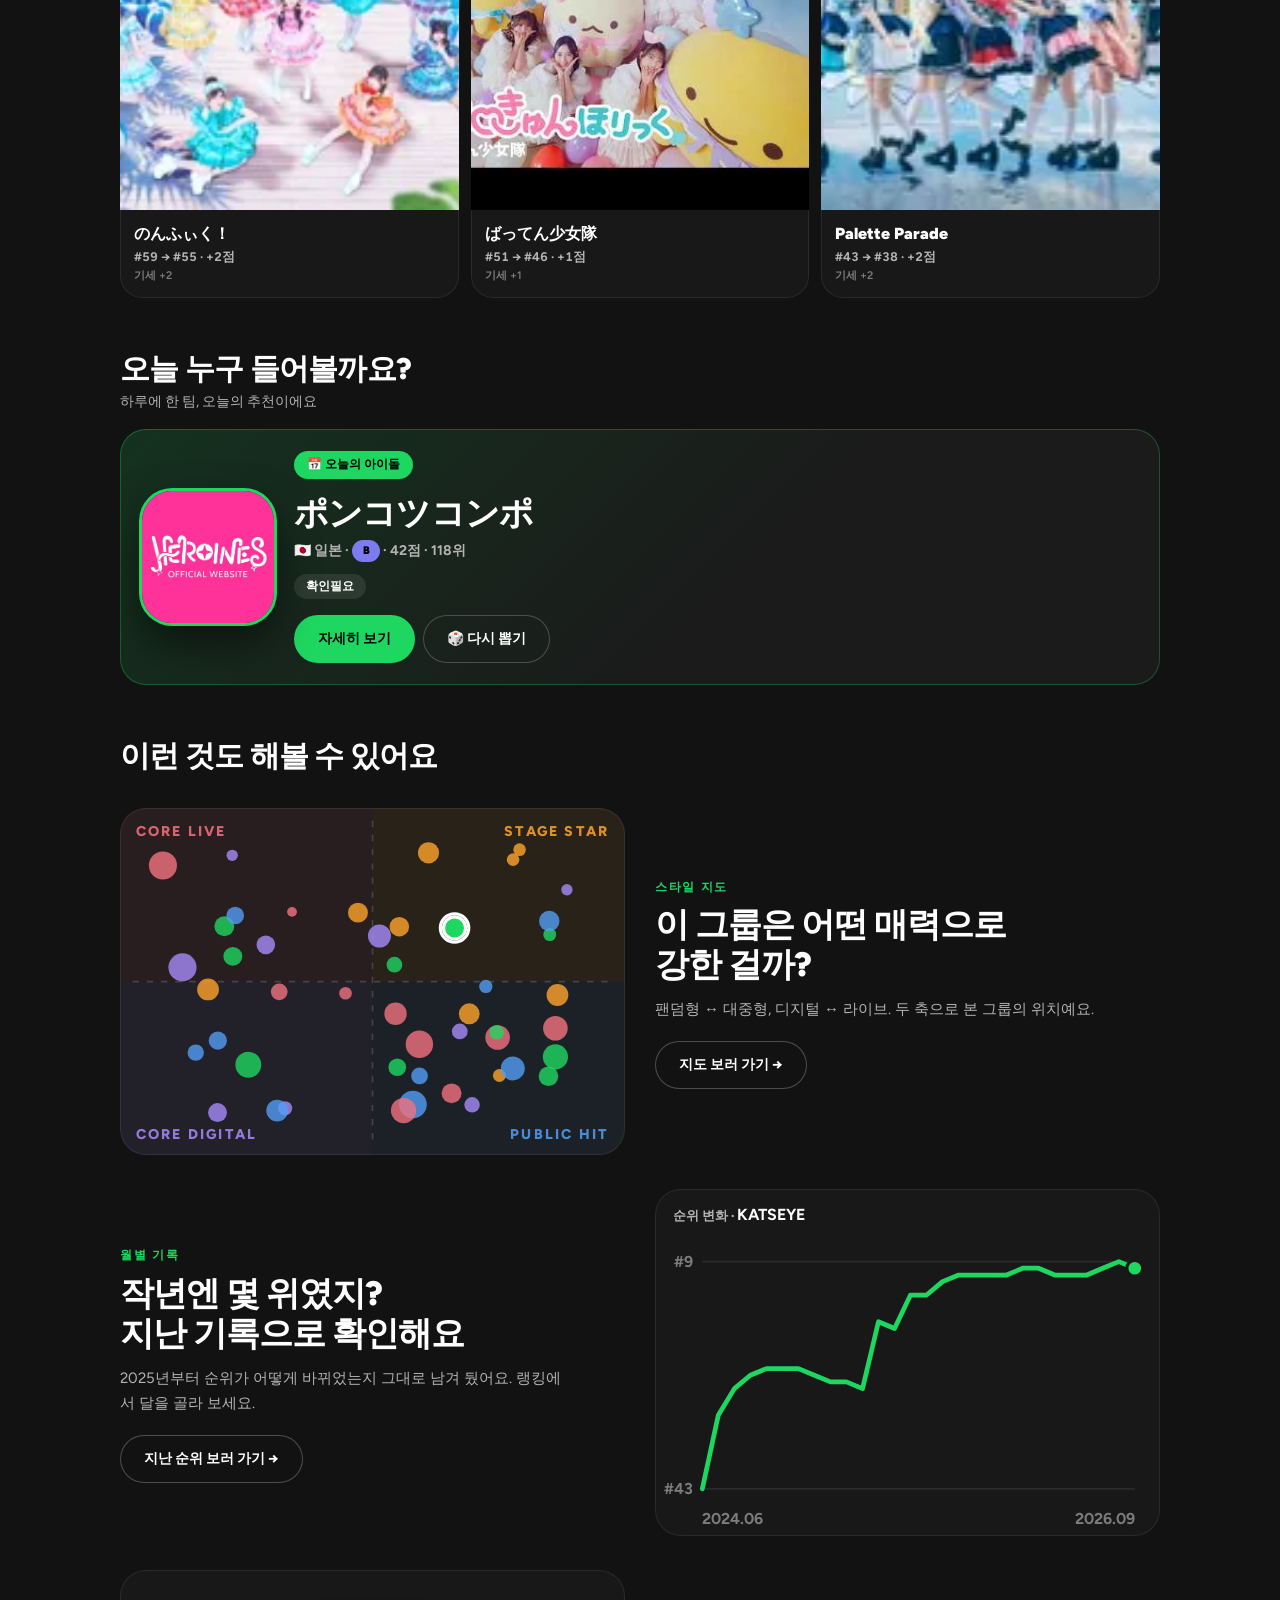
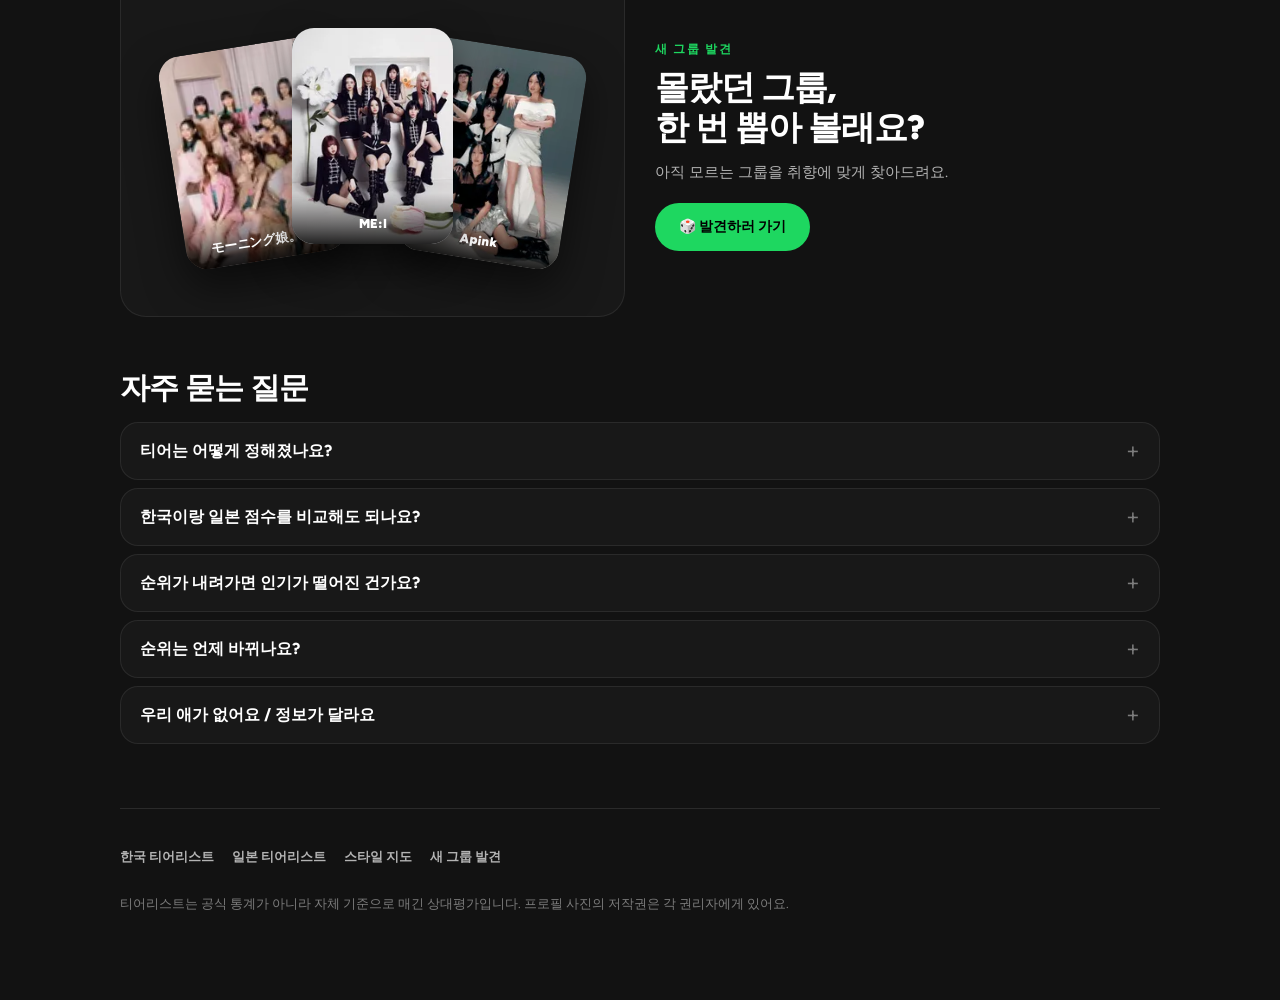
==== commit bb9bd5ee: "Add official images and links for JP groups (117 targeted, 107 fetched) Apply the jp_official_images" ====
--- a/index.html
+++ b/index.html
@@ -18,11 +18,11 @@
 <link rel="preconnect" href="https://fonts.googleapis.com">
 <link rel="preconnect" href="https://fonts.gstatic.com" crossorigin>
 <link href="https://fonts.googleapis.com/css2?family=Figtree:wght@400;600;700;900&display=swap" rel="stylesheet">
-<link rel="stylesheet" href="css/home.css?v=20260970">
+<link rel="stylesheet" href="css/home.css?v=20260971">
 </head>
 <body>
 <noscript><p style="margin:0;padding:12px 16px;background:#2a2a2a;color:#ffcf8a;font-size:13px">이 사이트는 JavaScript가 필요해요. 브라우저에서 JavaScript를 켜 주세요.</p></noscript>
-<script src="js/site-nav.js?v=20260970"></script>
+<script src="js/site-nav.js?v=20260971"></script>
 <div class="wrap">
 
 <section class="hero" aria-labelledby="ttl">
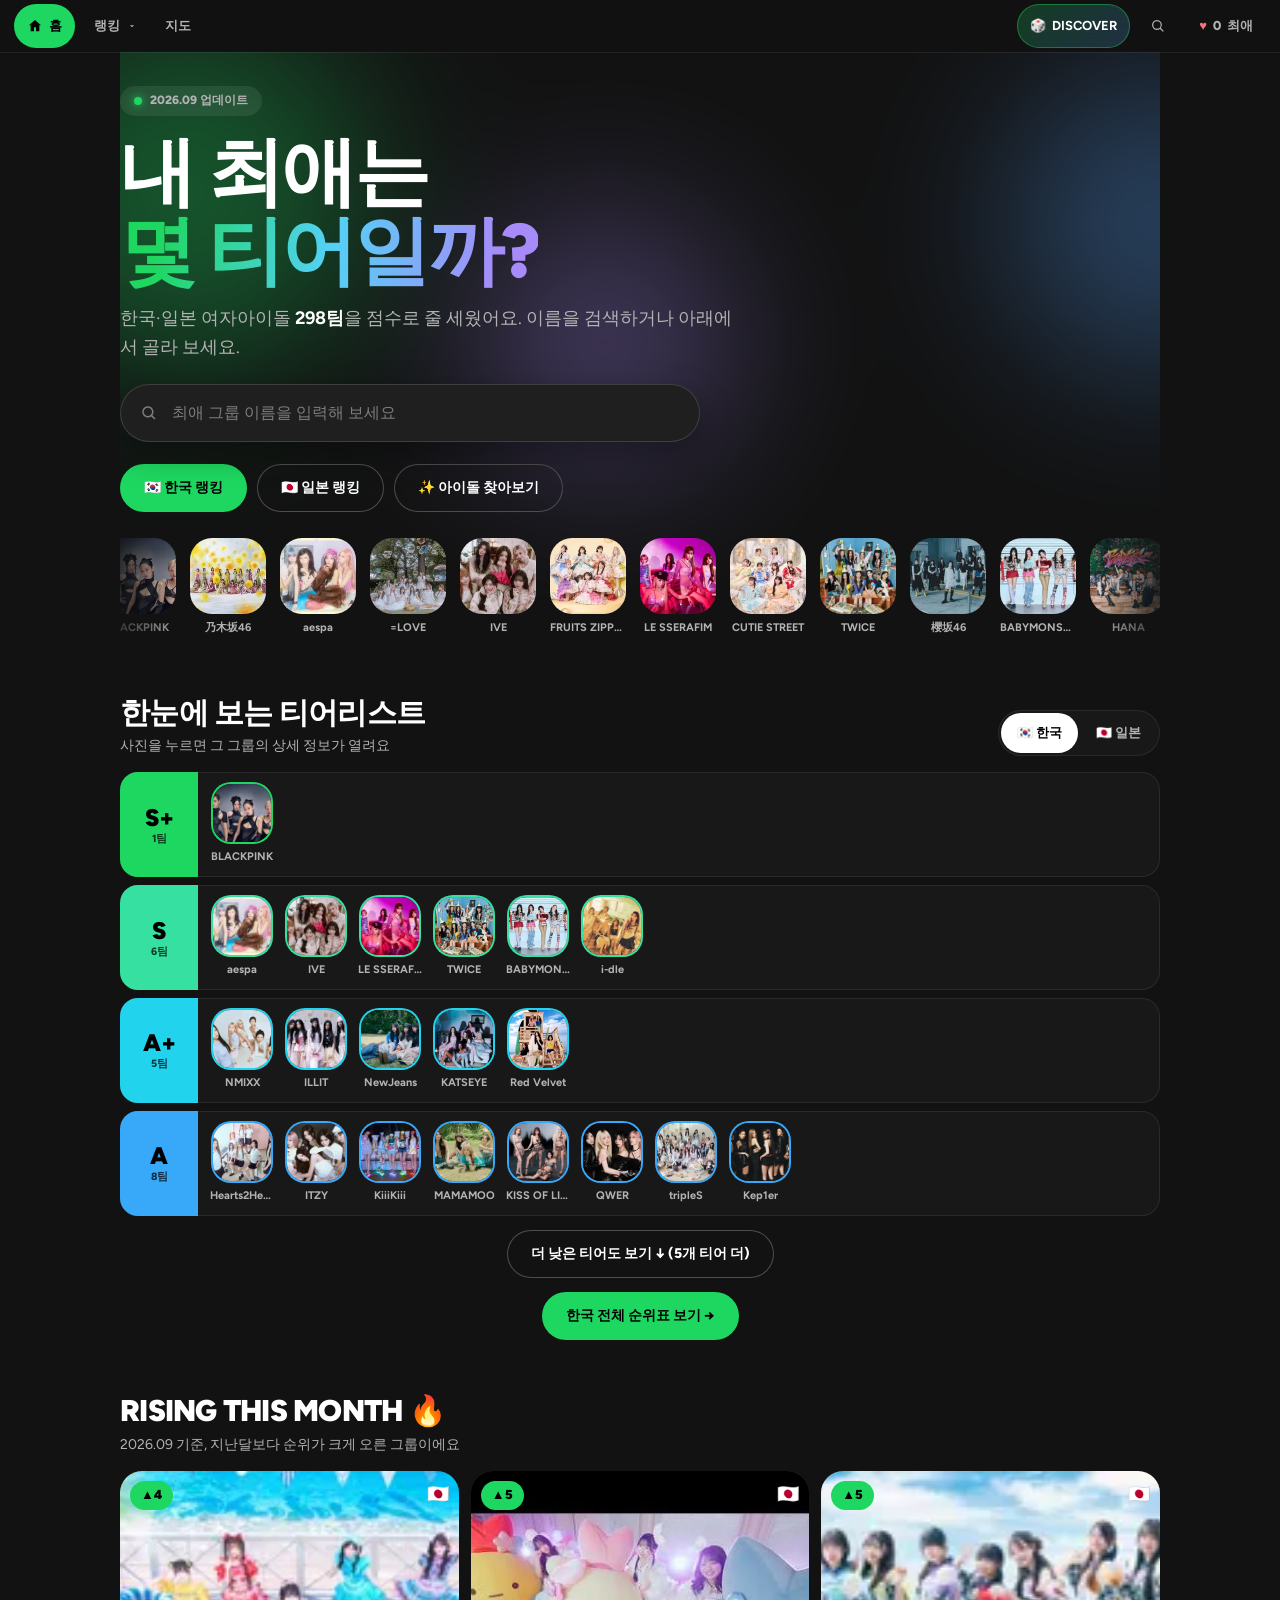
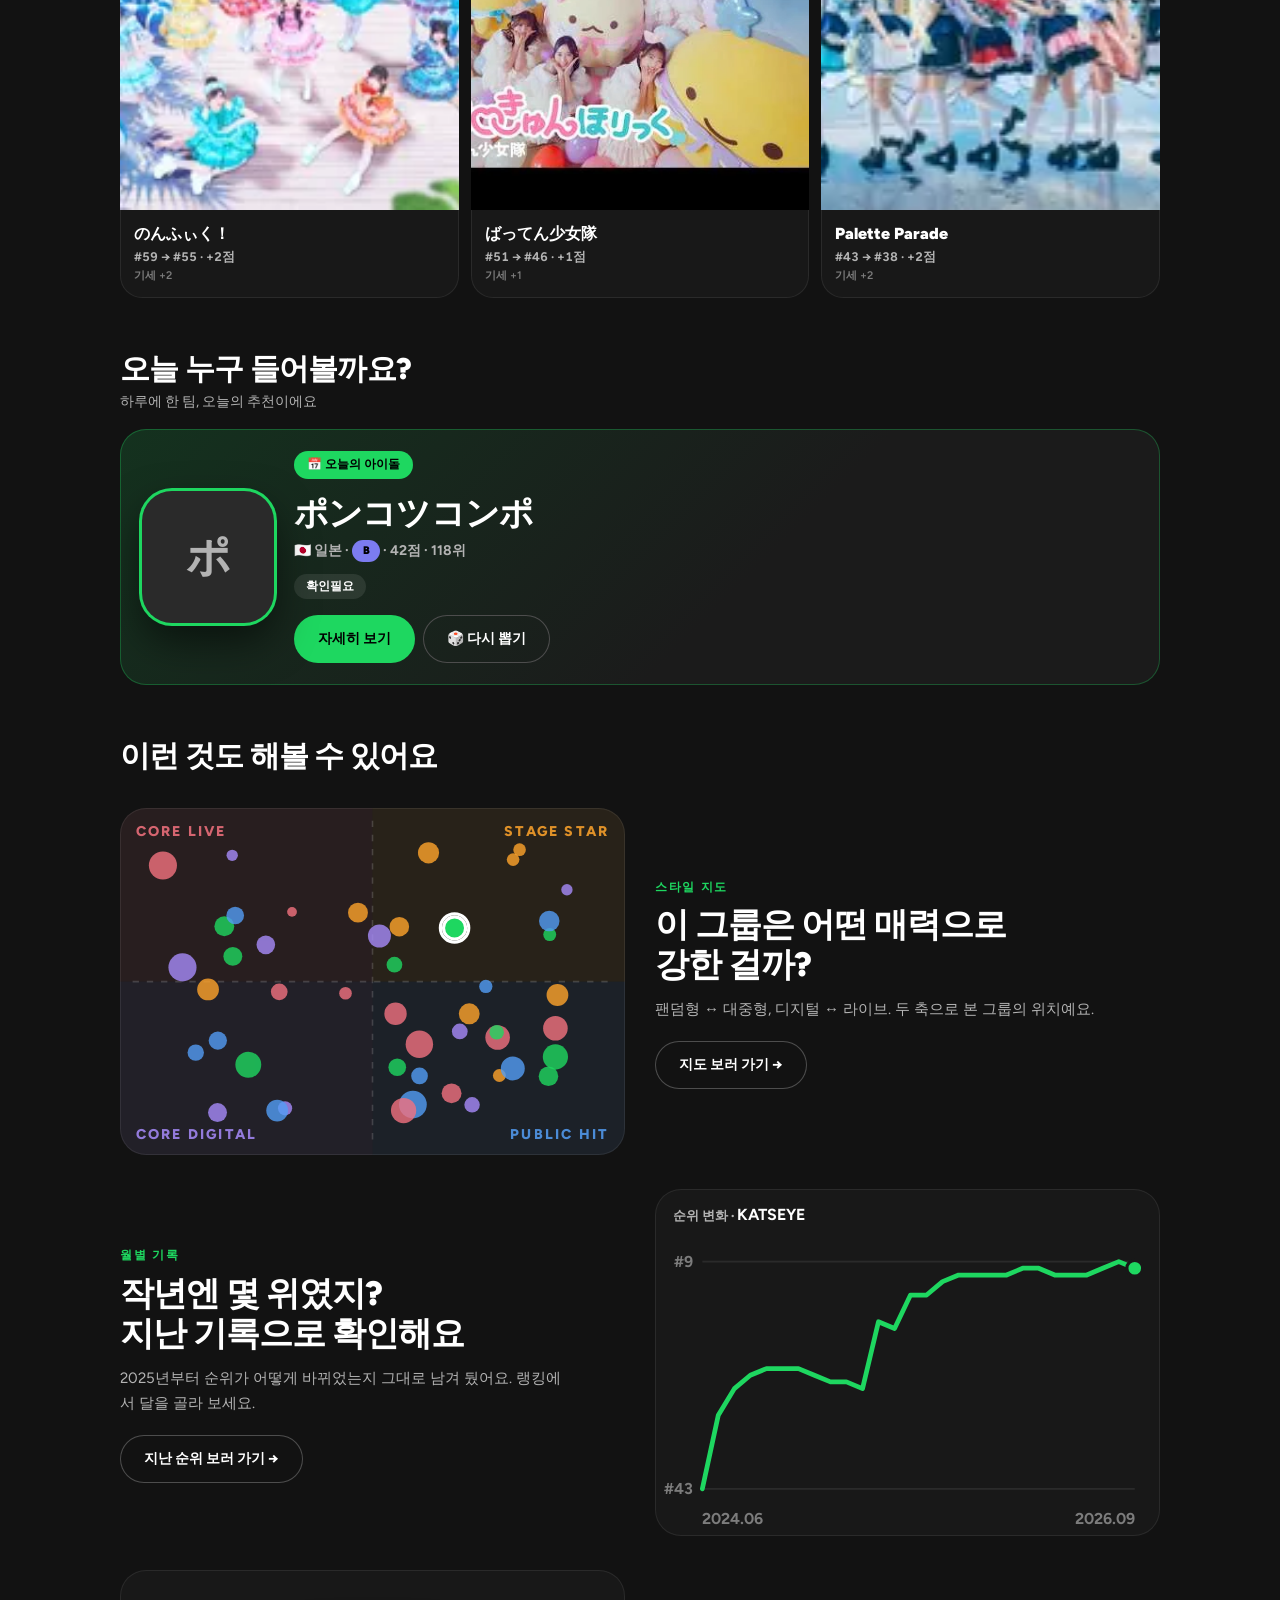
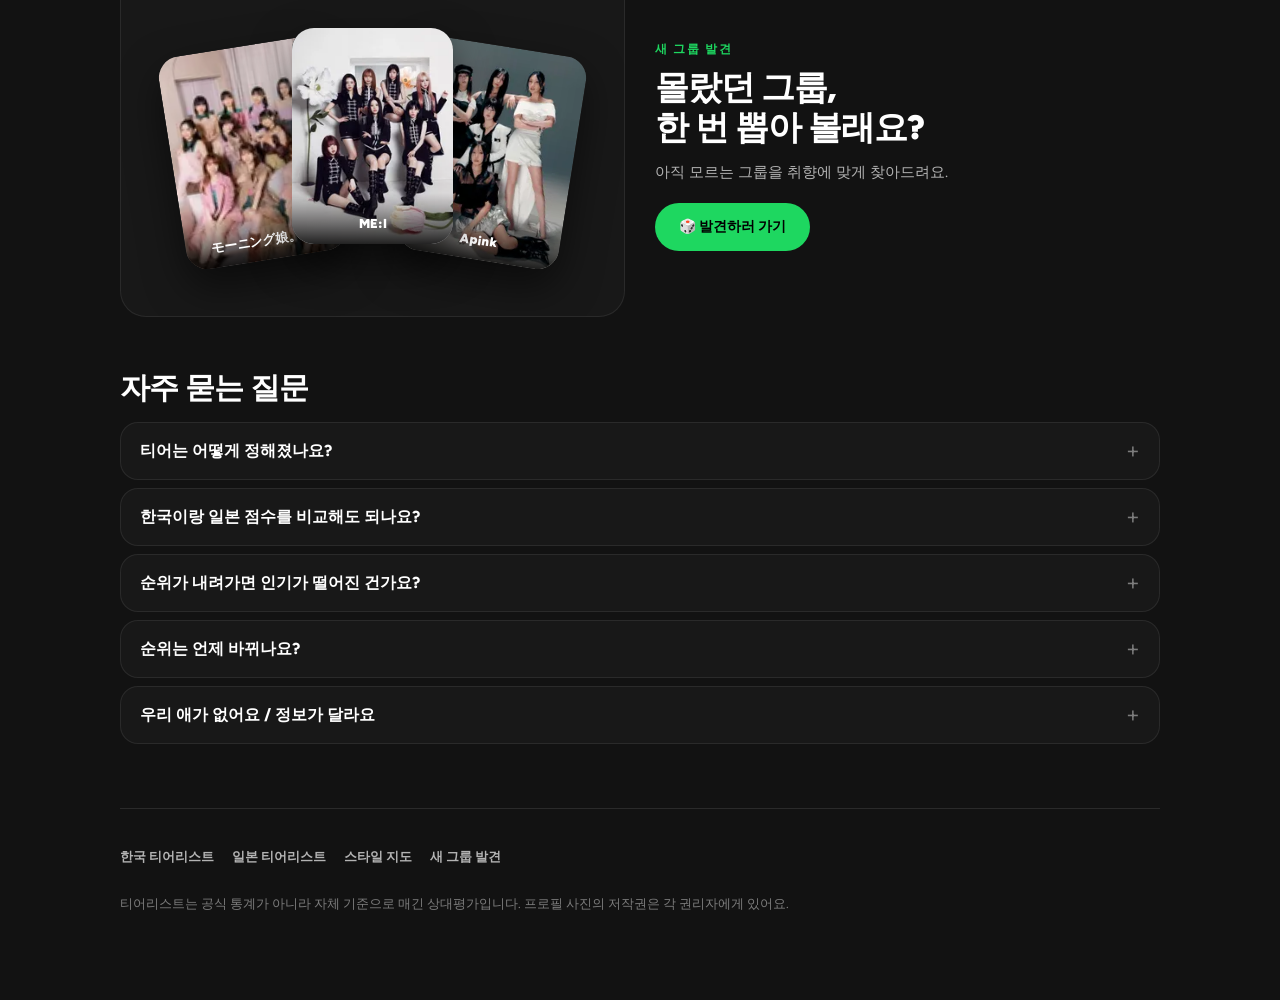
==== commit 53333c2e: "Site review fixes: wrong total count, misleading rising badge, tall PC header, duplicate JP photos -" ====
--- a/index.html
+++ b/index.html
@@ -7,10 +7,10 @@
 <link rel="icon" type="image/png" sizes="32x32" href="icons/kr-32.png">
 <link rel="apple-touch-icon" href="icons/kr-180.png">
 <meta name="theme-color" content="#121212">
-<meta name="description" content="내 최애는 몇 티어일까? 한국·일본 여자아이돌 212팀의 티어리스트. 지난 순위, 스타일 지도, 새 그룹 발견까지 한곳에서.">
+<meta name="description" content="내 최애는 몇 티어일까? 한국·일본 여자아이돌 298팀의 티어리스트. 지난 순위, 스타일 지도, 새 그룹 발견까지 한곳에서.">
 <meta property="og:type" content="website">
 <meta property="og:title" content="여자아이돌 티어리스트">
-<meta property="og:description" content="내 최애는 몇 티어일까? 한국·일본 여자아이돌 212팀의 티어리스트.">
+<meta property="og:description" content="내 최애는 몇 티어일까? 한국·일본 여자아이돌 298팀의 티어리스트.">
 <meta property="og:image" content="https://rererererete45.github.io/idol_tier_2026/icons/kr-192.png">
 <meta property="og:url" content="https://rererererete45.github.io/idol_tier_2026/">
 <meta name="twitter:card" content="summary">
@@ -18,18 +18,18 @@
 <link rel="preconnect" href="https://fonts.googleapis.com">
 <link rel="preconnect" href="https://fonts.gstatic.com" crossorigin>
 <link href="https://fonts.googleapis.com/css2?family=Figtree:wght@400;600;700;900&display=swap" rel="stylesheet">
-<link rel="stylesheet" href="css/home.css?v=20260971">
+<link rel="stylesheet" href="css/home.css?v=20260975">
 </head>
 <body>
 <noscript><p style="margin:0;padding:12px 16px;background:#2a2a2a;color:#ffcf8a;font-size:13px">이 사이트는 JavaScript가 필요해요. 브라우저에서 JavaScript를 켜 주세요.</p></noscript>
-<script src="js/site-nav.js?v=20260971"></script>
+<script src="js/site-nav.js?v=20260975"></script>
 <div class="wrap">
 
 <section class="hero" aria-labelledby="ttl">
   <div class="aurora" aria-hidden="true"><span></span><span></span><span></span></div>
   <span class="chip"><i></i><span>2026.09 업데이트</span></span>
   <h1 id="ttl"><span class="w" style="--i:0">내 최애는</span><br><span class="w grad" style="--i:1">몇 티어일까?</span></h1>
-  <p class="lead">한국·일본 여자아이돌 <b>212팀</b>을 점수로 줄 세웠어요. 이름을 검색하거나 아래에서 골라 보세요.</p>
+  <p class="lead">한국·일본 여자아이돌 <b id="totalN">298팀</b>을 점수로 줄 세웠어요. 이름을 검색하거나 아래에서 골라 보세요.</p>
 
   <div class="find" role="search">
     <svg viewBox="0 0 24 24" aria-hidden="true"><path d="M10.5 3a7.5 7.5 0 015.9 12.1l4.3 4.3-1.4 1.4-4.3-4.3A7.5 7.5 0 1110.5 3zm0 2a5.5 5.5 0 100 11 5.5 5.5 0 000-11z"/></svg>
@@ -163,6 +163,7 @@
     G.KR = kr.map(function (x) { return norm('KR', x); }); G.JP = jp.map(function (x) { return norm('JP', x); });
     ['KR', 'JP'].forEach(function (c) { G[c].sort(function (a, b) { return a.rank - b.rank || (a.id < b.id ? -1 : 1); }); });
     IMG = r[2]; ALIAS = r[3] || ALIAS; all = G.KR.concat(G.JP);
+    var totalEl = $('totalN'); if (totalEl) totalEl.textContent = all.length + '팀';
     buildBelt(); renderLadder(); pickToday(false); buildFan(); buildMap();
   }).catch(function () {
     $('ladder').innerHTML = '<p style="color:var(--tx2);font-size:14px">데이터를 불러오지 못했어요. 새로고침해 주세요.</p>';
@@ -257,7 +258,7 @@
     out.sort(function (a, b) { return b.mv - a.mv || a.id.localeCompare(b.id); });
     $('risSub').textContent = month + ' 기준, 지난달보다 순위가 크게 오른 그룹이에요';
     $('rail').innerHTML = out.slice(0, 3).map(function (g) {
-      return '<a class="mc" href="' + href(g) + '"><span class="ph">' + av(g) + '<span class="up">▲' + g.n + '</span><span class="fl">' + FLAG[g.c] + '</span></span><span class="bd"><span class="nm">' + esc(g.name) + '</span><span class="mt">#' + g.prev + ' → #' + g.rank + (g.scoreDelta != null ? ' · +' + g.scoreDelta + '점' : '') + '</span>' + (g.deltas.length ? '<span class="mt2">' + esc(g.deltas.join(' · ')) + '</span>' : '') + '</span></a>';
+      return '<a class="mc" href="' + href(g) + '"><span class="ph">' + av(g) + '<span class="up">▲' + g.n + '</span><span class="fl">' + FLAG[g.c] + '</span></span><span class="bd"><span class="nm">' + esc(g.name) + '</span><span class="mt">#' + g.prev + ' → #' + g.rank + (g.scoreDelta > 0 ? ' · +' + g.scoreDelta + '점' : '') + '</span>' + (g.deltas.length ? '<span class="mt2">' + esc(g.deltas.join(' · ')) + '</span>' : '') + '</span></a>';
     }).join('');
     $('risersSec').hidden = false;
   }).catch(function () { $('risersSec').hidden = true; });
